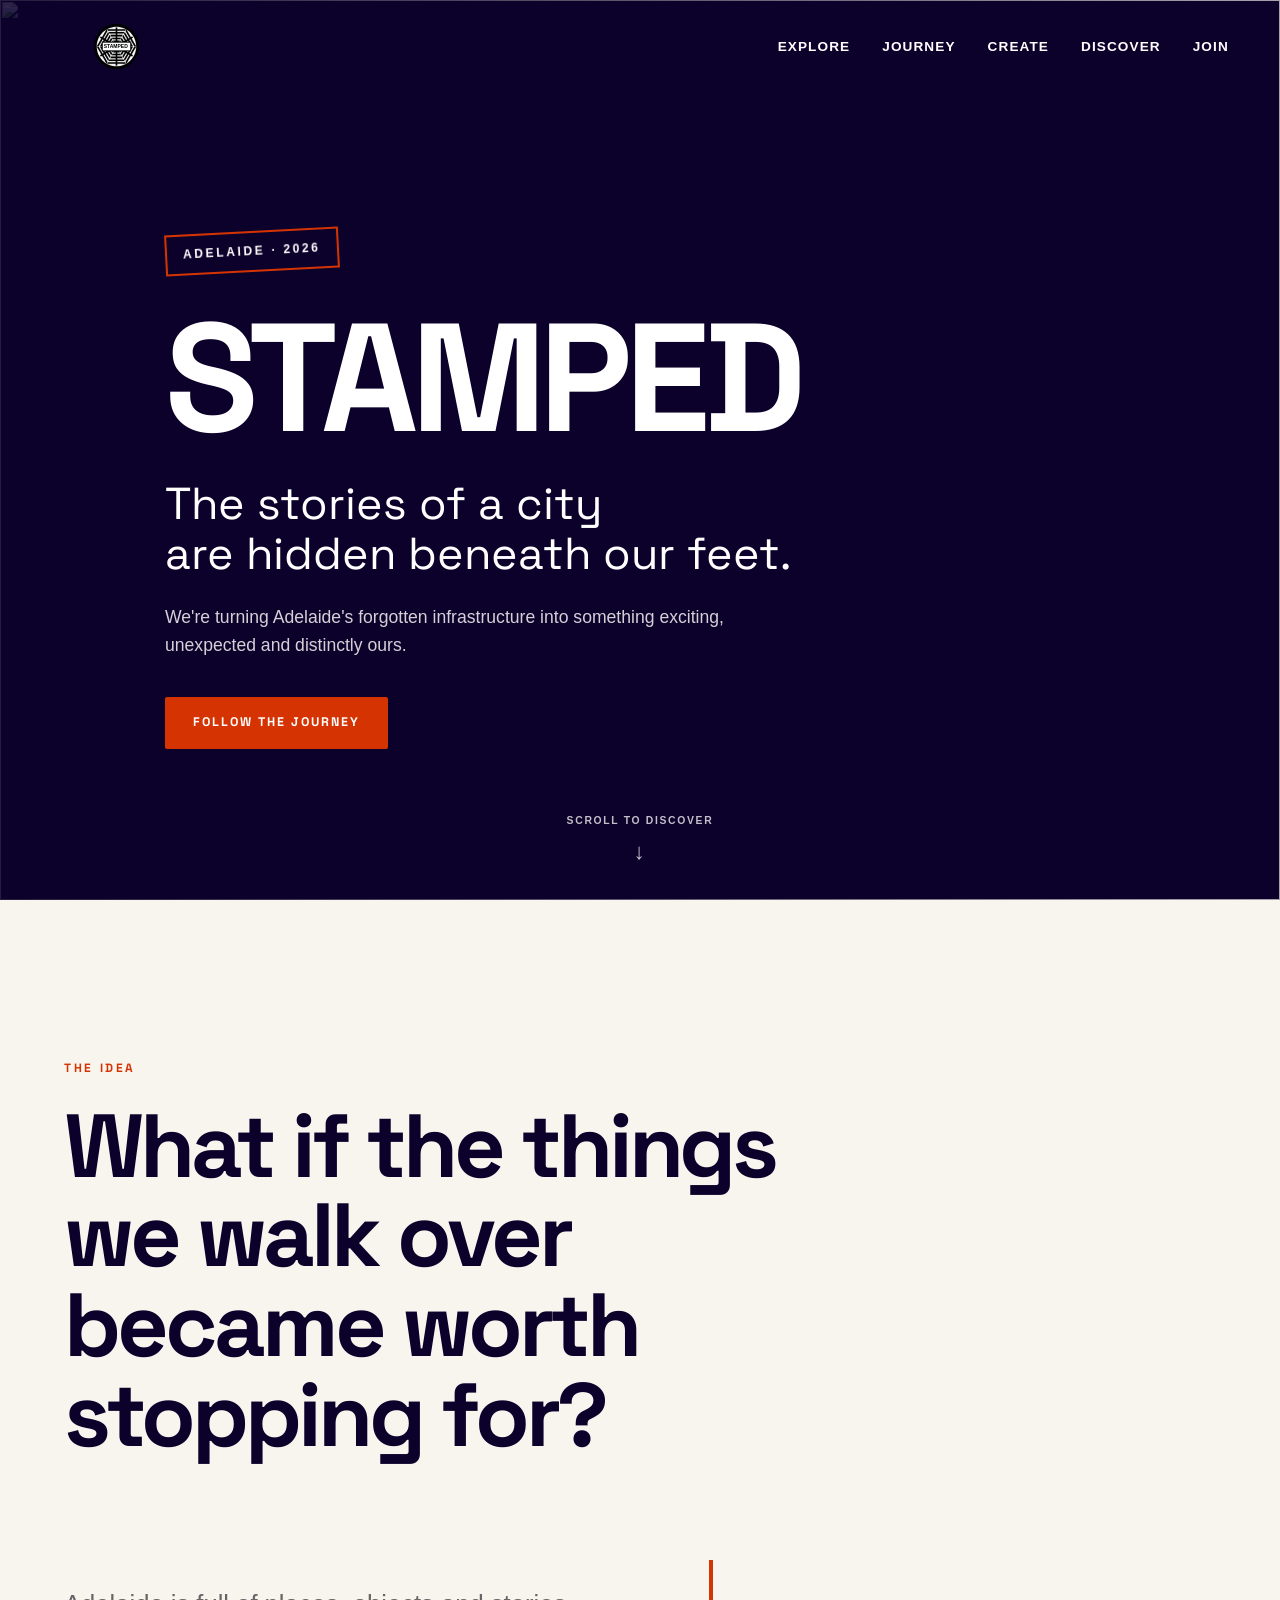
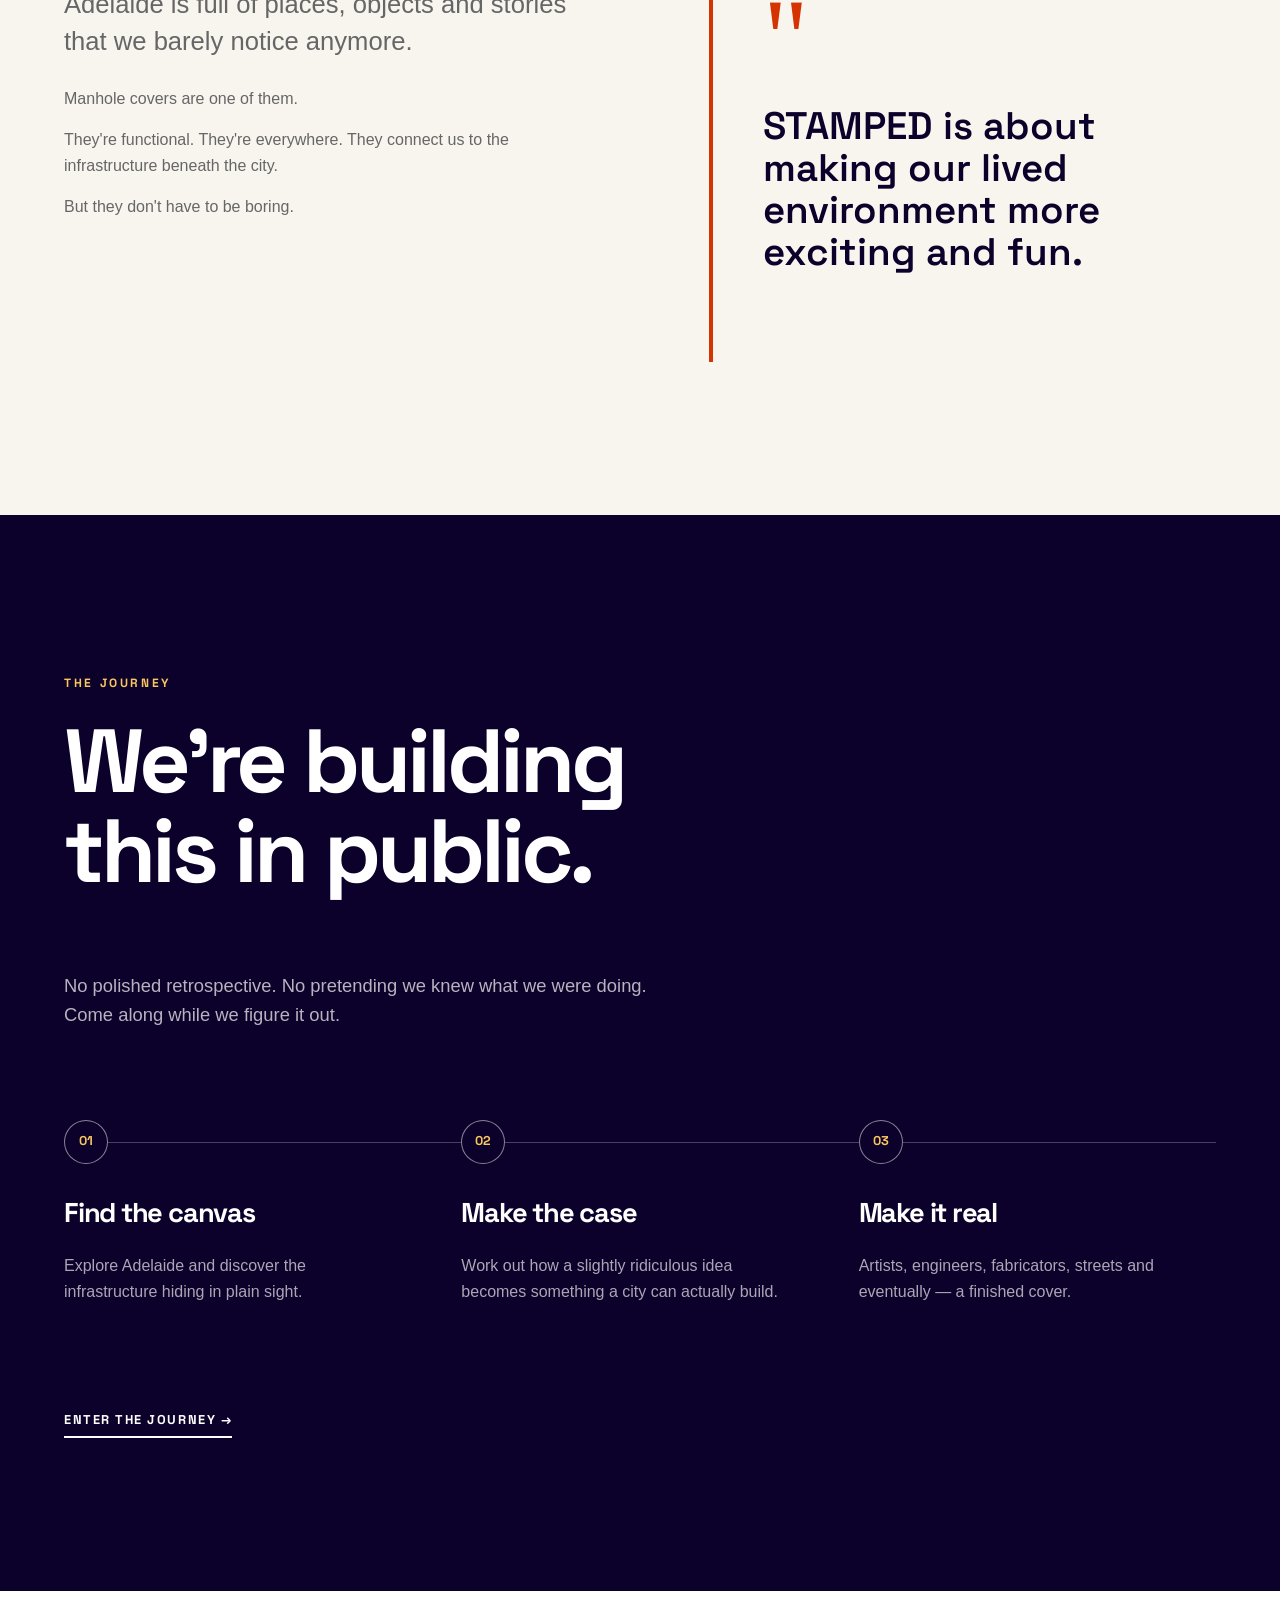
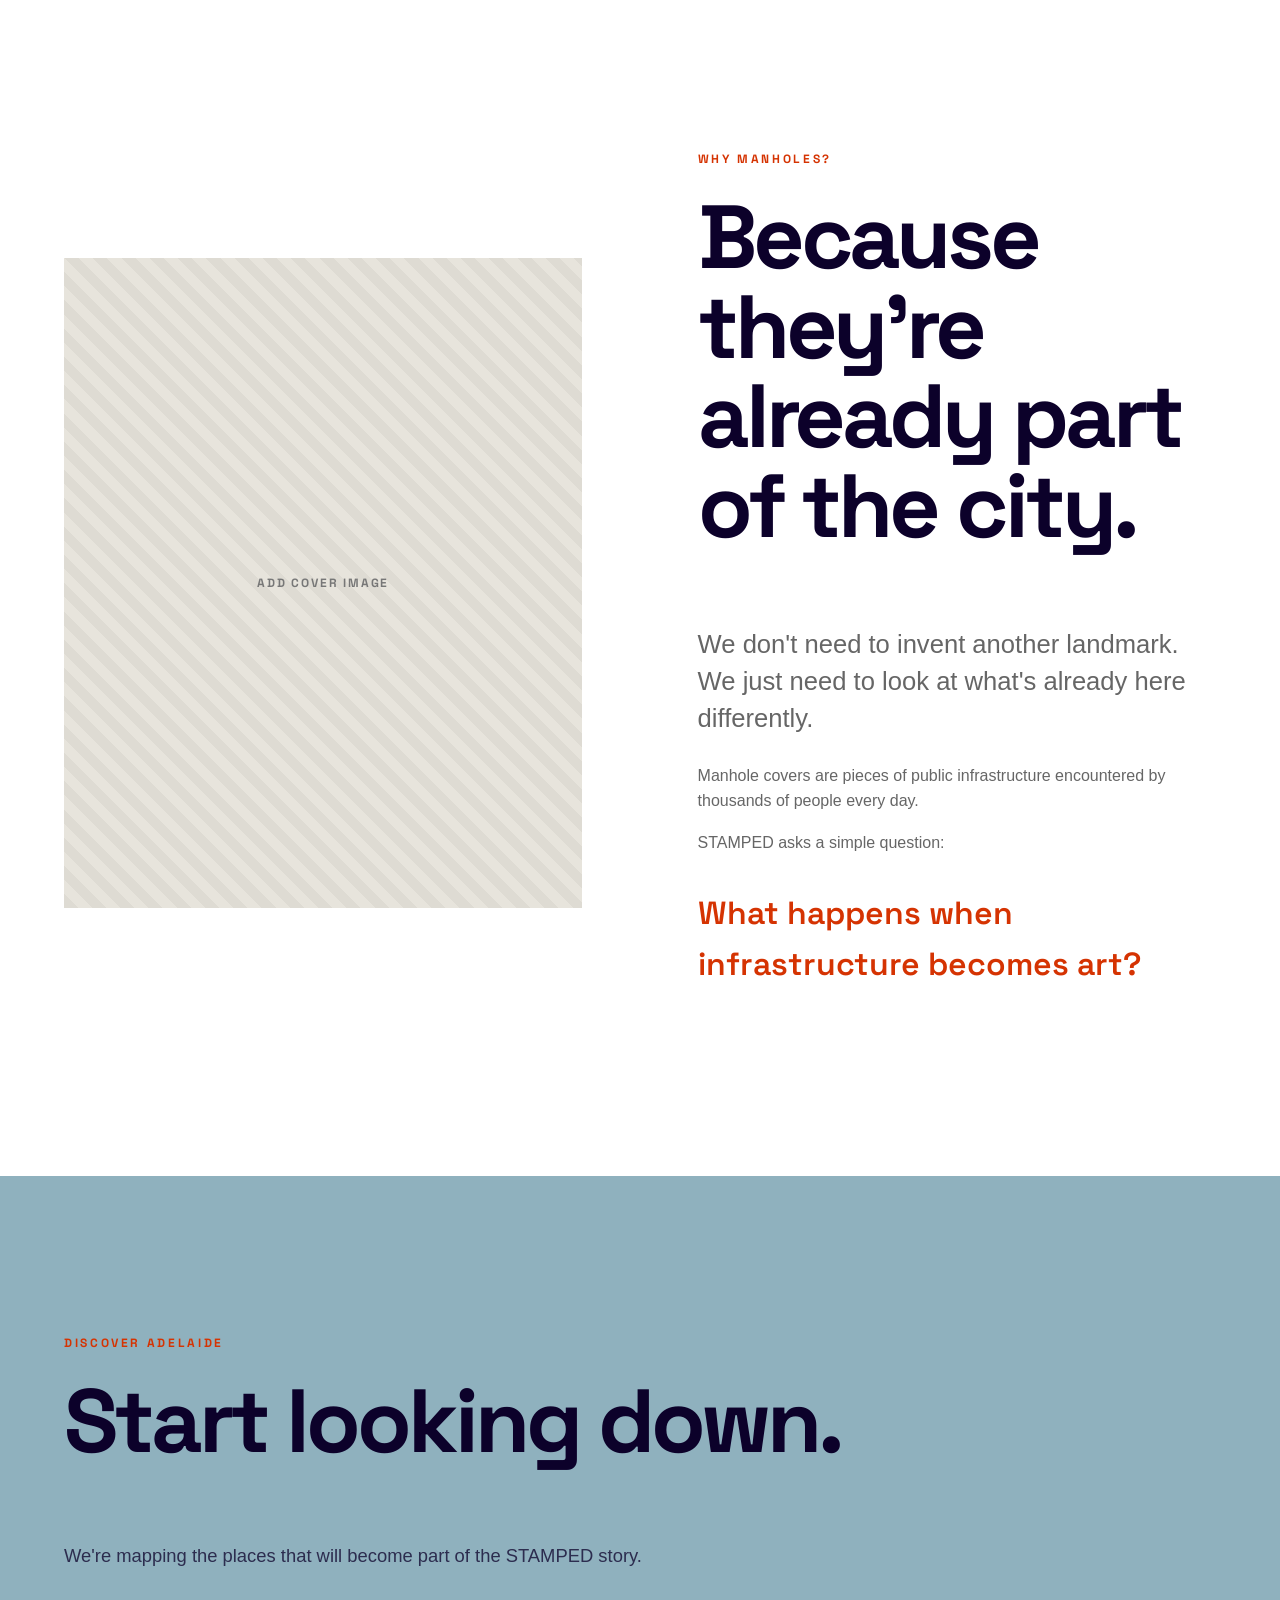
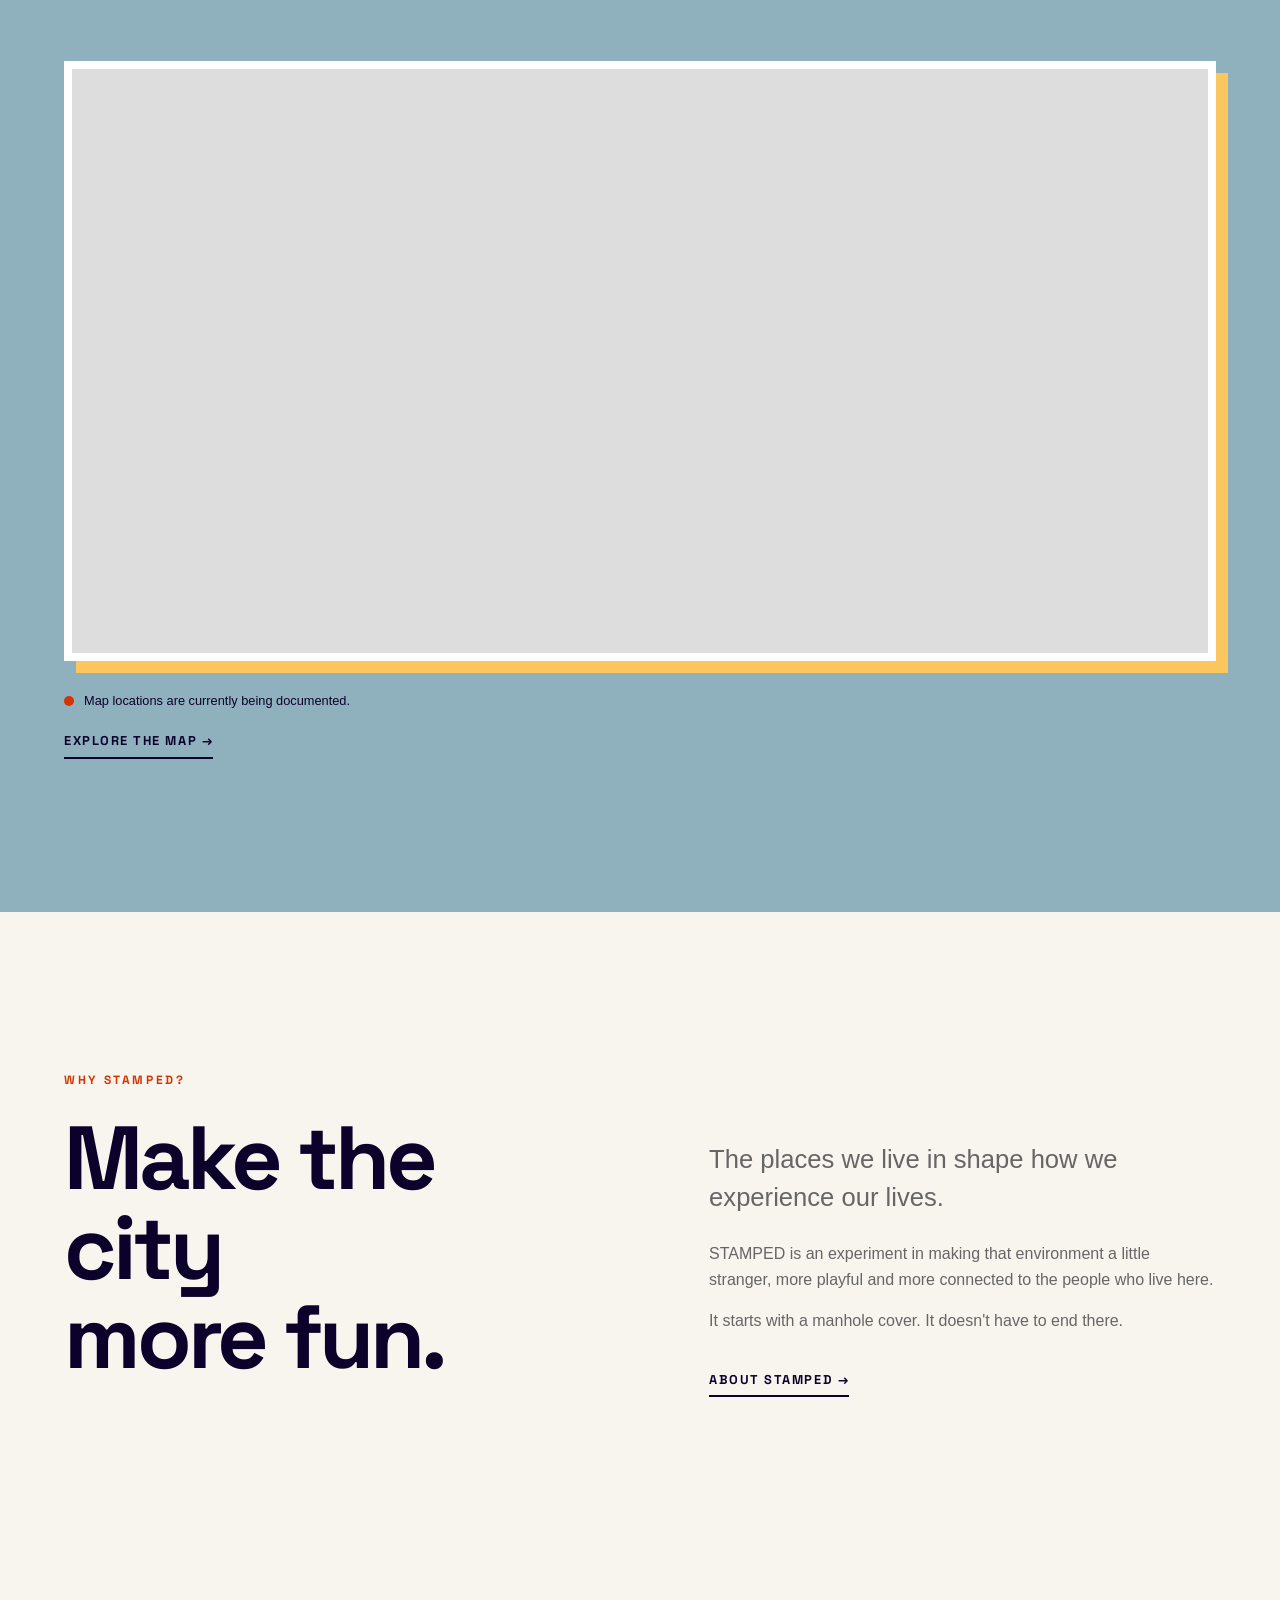
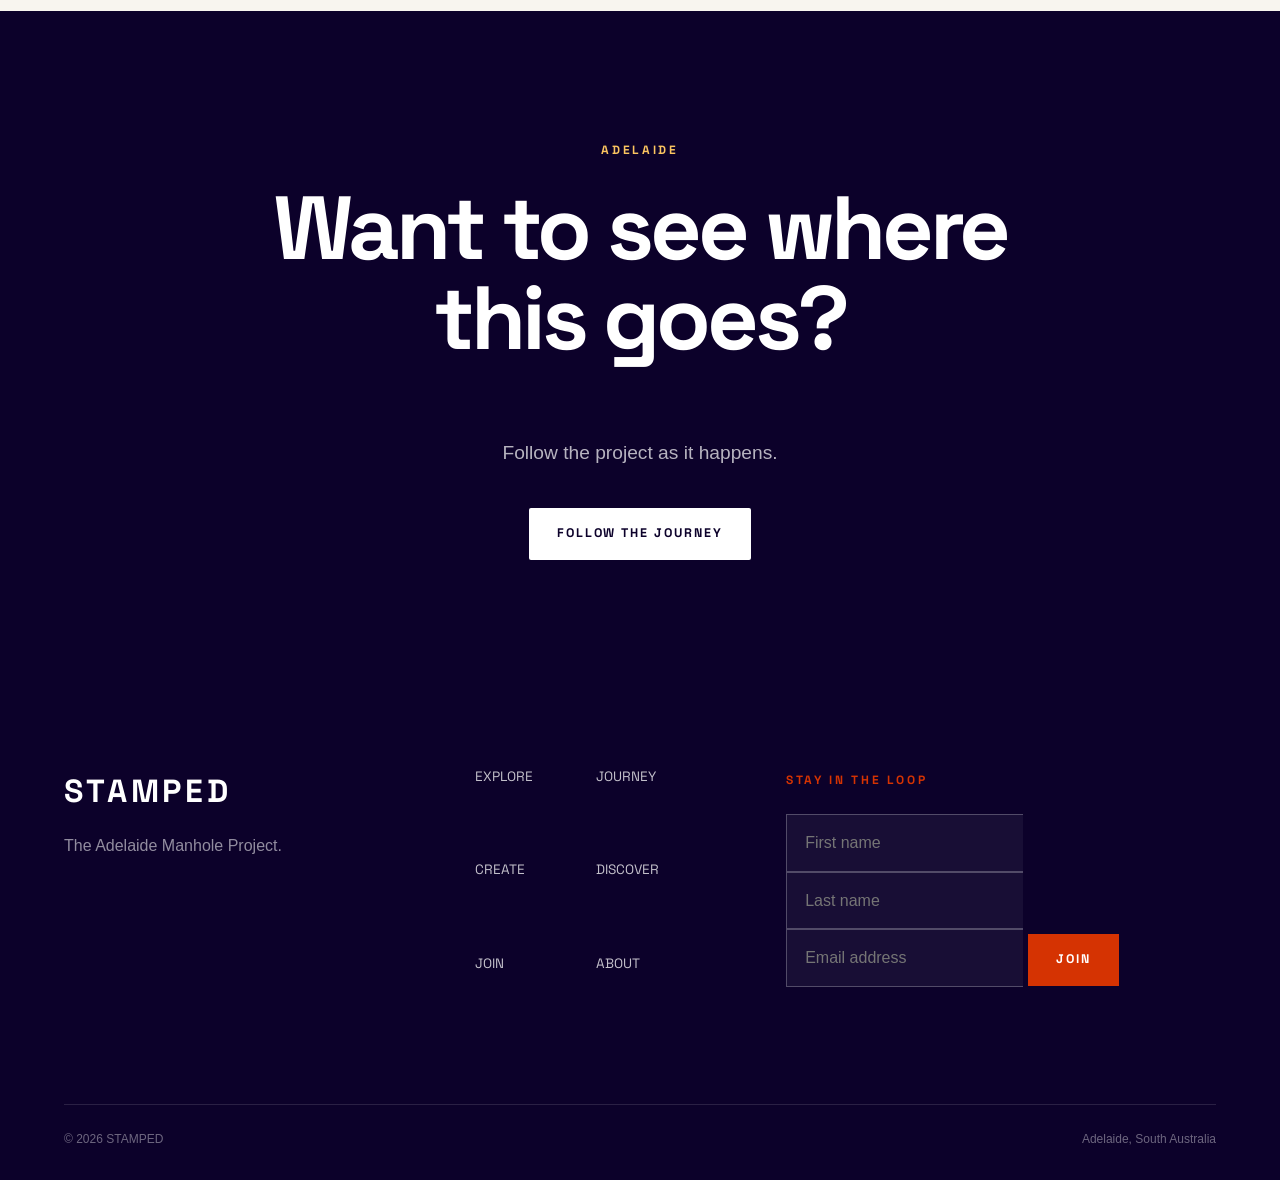
==== index.html @ 81778729 "bugz" ====
<!DOCTYPE html>
<html lang="en">
<head>
    <meta charset="UTF-8">
    <meta name="viewport" content="width=device-width, initial-scale=1.0">

    <title>STAMPED — The Adelaide Manhole Project</title>

    <meta
        name="description"
        content="STAMPED is a public art project transforming Adelaide's forgotten infrastructure into something exciting, unexpected and distinctly ours."
    >

    <link rel="preconnect" href="https://fonts.googleapis.com">
    <link rel="preconnect" href="https://fonts.gstatic.com" crossorigin>

    <link
        href="https://fonts.googleapis.com/css2?family=Space+Grotesk:wght@400;500;600;700&display=swap"
        rel="stylesheet"
    >

    <link rel="stylesheet" href="css/style.css">
</head>


<body>

<!-- =====================================================
     NAVIGATION
     ===================================================== -->

<header class="site-header">

    <a href="index.html" class="site-logo" aria-label="STAMPED home">
        <img
            src="images/branding/logo.svg"
            alt="STAMPED"
            onerror="this.style.display='none'; this.nextElementSibling.style.display='block';"
        >
        <span class="logo-fallback">STAMPED</span>
    </a>


    <nav class="main-nav" aria-label="Main navigation">

        <a href="pages/project.html">Explore</a>
        <a href="pages/journey.html">Journey</a>
        <a href="pages/artists.html">Create</a>
        <a href="pages/map.html">Discover</a>
        <a href="pages/support.html">Join</a>

    </nav>


    <button
        class="nav-toggle"
        aria-label="Open navigation"
        aria-expanded="false"
    >
        <span></span>
        <span></span>
    </button>

</header>



<main>


<!-- =====================================================
     HERO
     ===================================================== -->

<section class="hero">

    <!--
        When hero.mp4 exists, it becomes the cinematic
        background.

        The image remains underneath as the poster/fallback.
    -->

    <video
        class="hero-video"
        autoplay
        muted
        loop
        playsinline
        poster="images/hero/20260720_095838.jpg"
    >
        <source src="videos/hero/hero.mp4" type="video/mp4">
    </video>


    <img
        class="hero-image"
        src="images/hero/20260720_095838.jpg"
        alt=""
    >


    <div class="hero-overlay"></div>


    <div class="hero-content container">

        <div class="hero-stamp">
            ADELAIDE · 2026
        </div>


        <h1>
            STAMPED
        </h1>


        <p class="hero-line">
            The stories of a city<br>
            are hidden beneath our feet.
        </p>


        <p class="hero-description">
            We're turning Adelaide's forgotten infrastructure
            into something exciting, unexpected and distinctly ours.
        </p>


        <a
            href="#the-idea"
            class="btn btn-primary"
        >
            Follow the Journey
        </a>

    </div>


    <a
        href="#the-idea"
        class="scroll-cue"
        aria-label="Scroll to discover more"
    >
        <span>Scroll to discover</span>
        <span class="scroll-arrow">↓</span>
    </a>

</section>



<!-- =====================================================
     SECTION 1 — THE IDEA
     ===================================================== -->

<section
    id="the-idea"
    class="section idea-section"
>

    <div class="container">

        <div class="section-intro reveal">

            <span class="eyebrow">
                THE IDEA
            </span>

            <h2>
                What if the things<br>
                we walk over<br>
                became worth stopping for?
            </h2>

        </div>


        <div class="idea-grid">

            <div class="idea-copy reveal">

                <p class="lead">
                    Adelaide is full of places, objects and stories
                    that we barely notice anymore.
                </p>

                <p>
                    Manhole covers are one of them.
                </p>

                <p>
                    They're functional. They're everywhere.
                    They connect us to the infrastructure beneath
                    the city.
                </p>

                <p>
                    But they don't have to be boring.
                </p>

            </div>


            <div class="idea-statement reveal">

                <span class="statement-mark">"</span>

                <p>
                    STAMPED is about making our lived environment
                    more exciting and fun.
                </p>

            </div>

        </div>

    </div>

</section>



<!-- =====================================================
     SECTION 2 — THE JOURNEY
     ===================================================== -->

<section class="section journey-preview section-dark">

    <div class="container">

        <div class="section-heading reveal">

            <span class="eyebrow eyebrow-light">
                THE JOURNEY
            </span>

            <h2>
                We're building<br>
                this in public.
            </h2>

            <p>
                No polished retrospective.
                No pretending we knew what we were doing.
                Come along while we figure it out.
            </p>

        </div>


        <div class="journey-line">

            <div class="journey-item reveal">

                <span class="journey-number">01</span>

                <h3>
                    Find the canvas
                </h3>

                <p>
                    Explore Adelaide and discover the
                    infrastructure hiding in plain sight.
                </p>

            </div>


            <div class="journey-item reveal">

                <span class="journey-number">02</span>

                <h3>
                    Make the case
                </h3>

                <p>
                    Work out how a slightly ridiculous idea
                    becomes something a city can actually build.
                </p>

            </div>


            <div class="journey-item reveal">

                <span class="journey-number">03</span>

                <h3>
                    Make it real
                </h3>

                <p>
                    Artists, engineers, fabricators, streets
                    and eventually — a finished cover.
                </p>

            </div>

        </div>


        <a
            href="pages/journey.html"
            class="text-link"
        >
            Enter the journey →
        </a>

    </div>

</section>



<!-- =====================================================
     SECTION 3 — WHY MANHOLES?
     ===================================================== -->

<section class="section why-section">

    <div class="container">

        <div class="why-grid">

            <div class="why-image reveal">

                <div class="image-placeholder">
                    <span>
                        ADD COVER IMAGE
                    </span>
                </div>

            </div>


            <div class="why-copy reveal">

                <span class="eyebrow">
                    WHY MANHOLES?
                </span>

                <h2>
                    Because they're already part of the city.
                </h2>

                <p class="lead">
                    We don't need to invent another landmark.
                    We just need to look at what's already here
                    differently.
                </p>

                <p>
                    Manhole covers are pieces of public infrastructure
                    encountered by thousands of people every day.
                </p>

                <p>
                    STAMPED asks a simple question:
                </p>

                <p class="question">
                    What happens when infrastructure
                    becomes art?
                </p>

            </div>

        </div>

    </div>

</section>



<!-- =====================================================
     SECTION 4 — ADELAIDE MAP
     ===================================================== -->

<section class="section map-section">

    <div class="container">

        <div class="section-heading reveal">

            <span class="eyebrow">
                DISCOVER ADELAIDE
            </span>

            <h2>
                Start looking down.
            </h2>

            <p>
                We're mapping the places that will become part
                of the STAMPED story.
            </p>

        </div>


        <div
            id="stamped-map"
            class="stamped-map reveal"
        ></div>


        <div class="map-note">

            <span class="map-dot"></span>

            <span>
                Map locations are currently being documented.
            </span>

        </div>


        <a
            href="pages/map.html"
            class="text-link"
        >
            Explore the map →
        </a>

    </div>

</section>



<!-- =====================================================
     SECTION 5 — ABOUT
     ===================================================== -->

<section class="section about-preview section-paper">

    <div class="container">

        <div class="about-grid">

            <div class="about-heading reveal">

                <span class="eyebrow">
                    WHY STAMPED?
                </span>

                <h2>
                    Make the city<br>
                    more fun.
                </h2>

            </div>


            <div class="about-copy reveal">

                <p class="lead">
                    The places we live in shape how we experience
                    our lives.
                </p>

                <p>
                    STAMPED is an experiment in making that environment
                    a little stranger, more playful and more connected
                    to the people who live here.
                </p>

                <p>
                    It starts with a manhole cover.
                    It doesn't have to end there.
                </p>

                <a
                    href="pages/about.html"
                    class="text-link"
                >
                    About STAMPED →
                </a>

            </div>

        </div>

    </div>

</section>



<!-- =====================================================
     FINAL CTA
     ===================================================== -->

<section class="final-cta section-dark">

    <div class="container">

        <div class="final-cta-content reveal">

            <span class="eyebrow eyebrow-light">
                ADELAIDE
            </span>

            <h2>
                Want to see where<br>
                this goes?
            </h2>

            <p>
                Follow the project as it happens.
            </p>

            <a
                href="pages/support.html"
                class="btn btn-light"
            >
                Follow the Journey
            </a>

        </div>

    </div>

</section>

</main>



<!-- =====================================================
     FOOTER
     ===================================================== -->

<footer class="site-footer">

    <div class="container footer-grid">

        <div>

            <div class="footer-logo">
                STAMPED
            </div>

            <p>
                The Adelaide Manhole Project.
            </p>

        </div>


        <div class="footer-links">

            <a href="pages/project.html">Explore</a>
            <a href="pages/journey.html">Journey</a>
            <a href="pages/artists.html">Create</a>
            <a href="pages/map.html">Discover</a>
            <a href="pages/support.html">Join</a>
            <a href="pages/about.html">About</a>

        </div>


        <div class="footer-signup">

            <span class="eyebrow">
                STAY IN THE LOOP
            </span>

                <form
                    id="newsletter-form"
                    class="newsletter-form"
                    action="https://docs.google.com/forms/d/e/1FAIpQLSeolFJO3v1ZVUdg0h4k0N3tH2guKlpBXLo8qSgYmDSqImi86g/formResponse"
                    method="POST"
                    target="google-form-submit"
                >

                    <input
                        type="text"
                        name="entry.1353931657"
                        id="newsletter-first-name"
                        placeholder="First name"
                        autocomplete="given-name"
                        required
                    >

                    <input
                        type="text"
                        name="entry.224314355"
                        id="newsletter-last-name"
                        placeholder="Last name"
                        autocomplete="family-name"
                        required
                    >

                    <input
                        type="email"
                        name="entry.172986692"
                        id="newsletter-email"
                        placeholder="Email address"
                        autocomplete="email"
                        required
                    >

                    <button
                        type="submit"
                        class="btn btn-primary"
                    >
                        Join
                    </button>

                </form>

                <iframe
                    name="google-form-submit"
                    id="google-form-submit"
                    class="hidden-form-frame"
                    title="Newsletter submission"
                ></iframe>

                <p
                    id="newsletter-message"
                    class="form-message"
                    aria-live="polite"
                ></p>

        </div>

    </div>


    <div class="container footer-bottom">

        <span>
            © 2026 STAMPED
        </span>

        <span>
            Adelaide, South Australia
        </span>

    </div>

</footer>


<script
    src="https://unpkg.com/leaflet@1.9.4/dist/leaflet.js"
></script>

<link
    rel="stylesheet"
    href="https://unpkg.com/leaflet@1.9.4/dist/leaflet.css"
/>

<script src="js/script.js"></script>

</body>
</html>
---- css/style.css ----
/* =====================================================
   STAMPED
   The Adelaide Manhole Project
   ===================================================== */


/* =====================================================
   VARIABLES
   ===================================================== */

:root {

    --stamp-red: #D53302;
    --paper-gold: #FBC560;
    --heritage-green: #A0C8AD;
    --adelaide-sky: #8FB1BE;
    --ink-black: #0C012A;

    --paper: #F8F5EF;
    --white: #FFFFFF;
    --grey: #666666;
    --light-grey: #E5E1D9;

    --font-display:
        "Space Grotesk",
        Arial,
        sans-serif;

    --font-body:
        "Inter",
        Arial,
        sans-serif;

    --max-width: 1240px;

}


/* =====================================================
   RESET
   ===================================================== */

* {
    box-sizing: border-box;
}


html {
    scroll-behavior: smooth;
}


body {
    margin: 0;
    background: var(--white);
    color: var(--ink-black);
    font-family: var(--font-body);
    line-height: 1.6;
}


img,
video {
    max-width: 100%;
}


a {
    color: inherit;
    text-decoration: none;
}


button,
input {
    font: inherit;
}


/* =====================================================
   TYPOGRAPHY
   ===================================================== */

h1,
h2,
h3,
h4 {
    margin-top: 0;
    font-family: var(--font-display);
    letter-spacing: -0.045em;
    line-height: 1;
}


h1 {
    font-size: clamp(4.5rem, 12vw, 11rem);
    margin-bottom: 1.5rem;
}


h2 {
    font-size: clamp(3rem, 7vw, 6.5rem);
}


h3 {
    font-size: 1.7rem;
}


p {
    color: var(--grey);
}


.lead {
    font-size: clamp(1.25rem, 2vw, 1.65rem);
    line-height: 1.45;
}


.eyebrow {
    display: inline-block;
    margin-bottom: 1.5rem;
    color: var(--stamp-red);
    font-family: var(--font-display);
    font-size: .75rem;
    font-weight: 700;
    letter-spacing: .22em;
    text-transform: uppercase;
}


.eyebrow-light {
    color: var(--paper-gold);
}


/* =====================================================
   LAYOUT
   ===================================================== */

.container {
    width: min(90%, var(--max-width));
    margin: 0 auto;
}


.section {
    padding: clamp(90px, 12vw, 170px) 0;
}


.section-dark {
    background: var(--ink-black);
    color: var(--white);
}


.section-paper {
    background: var(--paper);
}


/* =====================================================
   HEADER
   ===================================================== */

.site-header {
    position: fixed;
    top: 0;
    left: 0;
    z-index: 1000;

    width: 100%;

    display: flex;
    align-items: center;
    justify-content: space-between;

    padding: 24px 4%;

    color: white;

    transition:
        background .3s ease,
        color .3s ease,
        padding .3s ease;
}


.site-header.scrolled {
    background: rgba(255,255,255,.96);
    color: var(--ink-black);
    padding-top: 16px;
    padding-bottom: 16px;
    box-shadow: 0 1px 0 rgba(0,0,0,.08);
}


.site-logo {
    display: flex;
    align-items: center;
}


.site-logo img {
    width: 130px;
    max-height: 45px;
    object-fit: contain;
}


.logo-fallback {
    display: none;
    font-family: var(--font-display);
    font-size: 1.6rem;
    font-weight: 700;
    letter-spacing: .12em;
}


.main-nav {
    display: flex;
    gap: 32px;
}


.main-nav a {
    position: relative;
    font-size: .85rem;
    font-weight: 600;
    letter-spacing: .08em;
    text-transform: uppercase;
}


.main-nav a::after {
    content: "";
    position: absolute;
    left: 0;
    bottom: -6px;

    width: 0;
    height: 2px;

    background: var(--stamp-red);

    transition: width .2s ease;
}


.main-nav a:hover::after {
    width: 100%;
}


.nav-toggle {
    display: none;
}


/* =====================================================
   HERO
   ===================================================== */

.hero {
    position: relative;

    min-height: 100svh;

    display: flex;
    align-items: center;

    overflow: hidden;

    background: var(--ink-black);
}


.hero-image,
.hero-video {
    position: absolute;
    inset: 0;

    width: 100%;
    height: 100%;

    object-fit: cover;
}


.hero-image {
    z-index: 0;
    animation: heroZoom 20s ease-in-out infinite alternate;
}


.hero-video {
    z-index: 1;
    opacity: 0;
    transition: opacity 1s ease;
}


.hero-video.loaded {
    opacity: 1;
}


.hero-overlay {
    position: absolute;
    inset: 0;
    z-index: 2;

    background:
        linear-gradient(
            90deg,
            rgba(12,1,42,.86) 0%,
            rgba(12,1,42,.58) 45%,
            rgba(12,1,42,.15) 100%
        );
}


.hero-content {
    position: relative;
    z-index: 3;

    padding-top: 80px;

    max-width: 950px;

    color: white;
}


.hero-stamp {
    display: inline-block;

    margin-bottom: 30px;
    padding: 9px 16px;

    border: 2px solid var(--stamp-red);

    color: white;

    font-size: .75rem;
    font-weight: 700;
    letter-spacing: .22em;

    transform: rotate(-3deg);

    opacity: 0;

    animation:
        stampReveal .8s .25s ease forwards;
}


.hero h1 {
    color: white;

    opacity: 0;

    animation:
        heroTextReveal 1s .45s ease forwards;
}


.hero-line {
    margin: 0 0 25px;

    color: white;

    font-family: var(--font-display);
    font-size: clamp(1.7rem, 3.5vw, 3.2rem);
    line-height: 1.1;

    opacity: 0;

    animation:
        heroTextReveal 1s .65s ease forwards;
}


.hero-description {
    max-width: 620px;

    margin-bottom: 38px;

    color: rgba(255,255,255,.82);

    font-size: 1.1rem;

    opacity: 0;

    animation:
        heroTextReveal 1s .8s ease forwards;
}


.hero .btn {
    opacity: 0;
    animation:
        heroTextReveal 1s .95s ease forwards;
}


.scroll-cue {
    position: absolute;
    z-index: 4;

    left: 50%;
    bottom: 30px;

    display: flex;
    flex-direction: column;
    align-items: center;
    gap: 5px;

    color: rgba(255,255,255,.75);

    font-size: .65rem;
    font-weight: 600;
    letter-spacing: .16em;
    text-transform: uppercase;

    transform: translateX(-50%);
}


.scroll-arrow {
    font-size: 1.4rem;

    animation:
        scrollBounce 1.8s infinite;
}


@keyframes heroZoom {

    from {
        transform: scale(1);
    }

    to {
        transform: scale(1.08);
    }

}


@keyframes stampReveal {

    from {
        opacity: 0;
        transform: rotate(-10deg) scale(1.25);
    }

    to {
        opacity: 1;
        transform: rotate(-3deg) scale(1);
    }

}


@keyframes heroTextReveal {

    from {
        opacity: 0;
        transform: translateY(25px);
    }

    to {
        opacity: 1;
        transform: translateY(0);
    }

}


@keyframes scrollBounce {

    0%,
    100% {
        transform: translateY(0);
    }

    50% {
        transform: translateY(7px);
    }

}


/* =====================================================
   BUTTONS
   ===================================================== */

.btn {
    display: inline-flex;
    align-items: center;
    justify-content: center;

    min-height: 52px;

    padding: 0 28px;

    border: 0;
    border-radius: 2px;

    font-family: var(--font-display);
    font-size: .78rem;
    font-weight: 700;
    letter-spacing: .16em;
    text-transform: uppercase;

    cursor: pointer;

    transition:
        transform .2s ease,
        background .2s ease,
        color .2s ease;
}


.btn-primary {
    background: var(--stamp-red);
    color: white;
}


.btn-primary:hover {
    background: #A82700;
    transform: translateY(-3px);
}


.btn-light {
    background: white;
    color: var(--ink-black);
}


.btn-light:hover {
    background: var(--paper-gold);
    transform: translateY(-3px);
}


/* =====================================================
   IDEA SECTION
   ===================================================== */

.idea-section {
    background: var(--paper);
}


.section-intro {
    max-width: 1000px;
}


.section-intro h2 {
    max-width: 950px;
}


.idea-grid {
    display: grid;
    grid-template-columns: 1fr 1fr;

    gap: 12%;

    margin-top: 100px;
}


.idea-copy p {
    max-width: 560px;
}


.idea-statement {
    display: flex;
    flex-direction: column;
    justify-content: center;

    padding: 50px;

    border-left: 4px solid var(--stamp-red);
}


.statement-mark {
    color: var(--stamp-red);

    font-family: Georgia, serif;
    font-size: 7rem;

    line-height: .5;
}


.idea-statement p {
    color: var(--ink-black);

    font-family: var(--font-display);
    font-size: clamp(1.8rem, 3vw, 3rem);
    font-weight: 600;
    line-height: 1.1;
}


/* =====================================================
   JOURNEY
   ===================================================== */

.journey-preview {
    overflow: hidden;
}


.section-heading {
    max-width: 850px;
    margin-bottom: 90px;
}


.section-heading h2 {
    color: white;
}


.section-heading p {
    max-width: 600px;
    color: rgba(255,255,255,.7);
    font-size: 1.15rem;
}


.journey-line {
    position: relative;

    display: grid;
    grid-template-columns: repeat(3, 1fr);

    gap: 40px;

    margin-bottom: 70px;
}


.journey-line::before {
    content: "";

    position: absolute;
    top: 22px;
    left: 0;
    right: 0;

    height: 1px;

    background: rgba(255,255,255,.25);
}


.journey-item {
    position: relative;
}


.journey-number {
    display: flex;
    align-items: center;
    justify-content: center;

    width: 44px;
    height: 44px;

    margin-bottom: 35px;

    border: 1px solid rgba(255,255,255,.5);

    border-radius: 50%;

    background: var(--ink-black);

    color: var(--paper-gold);

    font-family: var(--font-display);
    font-size: .8rem;
    font-weight: 700;
}


.journey-item h3 {
    color: white;
}


.journey-item p {
    max-width: 320px;
    color: rgba(255,255,255,.65);
}


.text-link {
    display: inline-block;

    margin-top: 20px;

    border-bottom: 2px solid currentColor;

    padding-bottom: 5px;

    font-family: var(--font-display);
    font-size: .8rem;
    font-weight: 700;
    letter-spacing: .12em;
    text-transform: uppercase;

    transition:
        color .2s ease,
        transform .2s ease;
}


.text-link:hover {
    color: var(--stamp-red);
    transform: translateX(5px);
}


.section-dark .text-link {
    color: white;
}


/* =====================================================
   WHY SECTION
   ===================================================== */

.why-grid {
    display: grid;

    grid-template-columns:
        minmax(300px, 1fr)
        minmax(300px, 1fr);

    gap: 10%;

    align-items: center;
}


.why-image {
    min-height: 650px;
}


.image-placeholder {
    width: 100%;
    height: 100%;
    min-height: 650px;

    display: flex;
    align-items: center;
    justify-content: center;

    background:
        repeating-linear-gradient(
            45deg,
            #dedbd3,
            #dedbd3 10px,
            #e7e4dc 10px,
            #e7e4dc 20px
        );

    color: #777;

    font-family: var(--font-display);
    font-size: .75rem;
    font-weight: 700;
    letter-spacing: .15em;
}


.why-copy h2 {
    max-width: 650px;
}


.question {
    color: var(--stamp-red);

    font-family: var(--font-display);
    font-size: 2rem;
    font-weight: 600;
}


/* =====================================================
   MAP
   ===================================================== */

.map-section {
    background: var(--adelaide-sky);
}


.map-section .section-heading h2 {
    color: var(--ink-black);
}


.map-section .section-heading p {
    color: var(--ink-black);
    opacity: .75;
}


.stamped-map {
    width: 100%;
    height: 600px;

    border: 8px solid white;

    box-shadow:
        12px 12px 0 var(--paper-gold);

    background: #ddd;
}


.map-note {
    display: flex;
    align-items: center;
    gap: 10px;

    margin-top: 30px;

    font-size: .8rem;
}


.map-dot {
    width: 10px;
    height: 10px;

    border-radius: 50%;

    background: var(--stamp-red);
}


.leaflet-container {
    font-family: var(--font-body);
}


.leaflet-popup-content-wrapper {
    border-radius: 2px;
}


.leaflet-popup-content {
    font-family: var(--font-display);
}


/* =====================================================
   ABOUT
   ===================================================== */

.about-grid {
    display: grid;

    grid-template-columns:
        1fr
        1fr;

    gap: 12%;
}


.about-heading h2 {
    max-width: 600px;
}


.about-copy {
    padding-top: 50px;
}


.about-copy p {
    max-width: 580px;
}


/* =====================================================
   FINAL CTA
   ===================================================== */

.final-cta {
    min-height: 75vh;

    display: flex;
    align-items: center;

    text-align: center;
}


.final-cta-content {
    width: 100%;
}


.final-cta h2 {
    color: white;
}


.final-cta p {
    color: rgba(255,255,255,.7);
    font-size: 1.2rem;

    margin: 30px auto 40px;
}


/* =====================================================
   FOOTER
   ===================================================== */

.site-footer {
    padding: 80px 0 30px;

    background: var(--ink-black);

    color: white;
}


.footer-grid {
    display: grid;

    grid-template-columns:
        1fr
        .7fr
        1.3fr;

    gap: 80px;
}


.footer-logo {
    font-family: var(--font-display);
    font-size: 2rem;
    font-weight: 700;
    letter-spacing: .12em;
}


.site-footer p {
    color: rgba(255,255,255,.55);
}


.footer-links {
    display: grid;
    grid-template-columns: 1fr 1fr;
    gap: 12px;
}


.footer-links a {
    color: rgba(255,255,255,.75);

    font-family: var(--font-display);
    font-size: .85rem;
    text-transform: uppercase;
}


.footer-links a:hover {
    color: var(--paper-gold);
}


.footer-signup {
    max-width: 450px;
}


..newsletter-form {
    display: grid;

    grid-template-columns:
        1fr 1fr;

    gap: 8px;

    margin-top: 20px;
}


.newsletter-form input[type="email"] {
    grid-column: 1 / -1;
}


.newsletter-form button {
    grid-column: 1 / -1;
}


.newsletter-form input {
    flex: 1;

    min-width: 0;

    padding: 15px 18px;

    border: 1px solid rgba(255,255,255,.25);
    border-right: 0;

    border-radius: 0;

    background: rgba(255,255,255,.05);

    color: white;

    outline: none;
}


.newsletter-form input:focus {
    border-color: var(--paper-gold);
}


.newsletter-form button {
    border-radius: 0;
}


.form-message {
    min-height: 25px;
    margin-top: 10px;
    font-size: .8rem;
}


.footer-bottom {
    display: flex;
    justify-content: space-between;

    margin-top: 70px;
    padding-top: 25px;

    border-top: 1px solid rgba(255,255,255,.12);

    color: rgba(255,255,255,.4);

    font-size: .75rem;
}


/* =====================================================
   SCROLL REVEALS
   ===================================================== */

.reveal {
    opacity: 0;
    transform: translateY(35px);

    transition:
        opacity .8s ease,
        transform .8s ease;
}


.reveal.visible {
    opacity: 1;
    transform: translateY(0);
}


/* =====================================================
   MOBILE
   ===================================================== */

@media (max-width: 850px) {

    .main-nav {
        position: fixed;
        inset: 0;

        display: flex;
        flex-direction: column;
        justify-content: center;

        padding: 10%;

        background: var(--ink-black);

        transform: translateX(100%);

        transition:
            transform .35s ease;
    }


    .main-nav.open {
        transform: translateX(0);
    }


    .main-nav a {
        color: white;
        font-size: 2rem;
    }


    .nav-toggle {
        position: relative;
        z-index: 1001;

        display: flex;
        flex-direction: column;
        gap: 7px;

        width: 42px;

        border: 0;

        background: transparent;

        cursor: pointer;
    }


    .nav-toggle span {
        display: block;

        width: 100%;
        height: 2px;

        background: currentColor;

        transition:
            transform .3s ease;
    }


    .nav-toggle.open span:first-child {
        transform:
            translateY(4.5px)
            rotate(45deg);
    }


    .nav-toggle.open span:last-child {
        transform:
            translateY(-4.5px)
            rotate(-45deg);
    }


    .idea-grid,
    .why-grid,
    .about-grid {
        grid-template-columns: 1fr;
        gap: 60px;
    }


    .journey-line {
        grid-template-columns: 1fr;
        gap: 55px;
    }


    .journey-line::before {
        display: none;
    }


    .journey-number {
        margin-bottom: 20px;
    }


    .why-image,
    .image-placeholder {
        min-height: 450px;
    }


    .footer-grid {
        grid-template-columns: 1fr;
        gap: 50px;
    }


    .footer-bottom {
        flex-direction: column;
        gap: 10px;
    }

}


@media (max-width: 600px) {

    .site-header {
        padding: 18px 5%;
    }


    .hero-content {
        padding-top: 50px;
    }


    .hero-description {
        font-size: 1rem;
    }


    .hero-stamp {
        margin-bottom: 20px;
    }


    .section {
        padding: 90px 0;
    }


    .idea-statement {
        padding: 30px;
    }


    .stamped-map {
        height: 450px;
    }


    .newsletter-form {
        grid-template-columns: 1fr;
    }


    .newsletter-form input[type="email"],
    .newsletter-form button {
        grid-column: auto;
    }

}
.hidden-form-frame {
    position: absolute;
    width: 1px;
    height: 1px;
    border: 0;
    opacity: 0;
    pointer-events: none;
}

/* =====================================================
   ACCESSIBILITY
   ===================================================== */

@media (prefers-reduced-motion: reduce) {

    html {
        scroll-behavior: auto;
    }


    *,
    *::before,
    *::after {
        animation-duration: .01ms !important;
        animation-iteration-count: 1 !important;
        transition-duration: .01ms !important;
    }

}
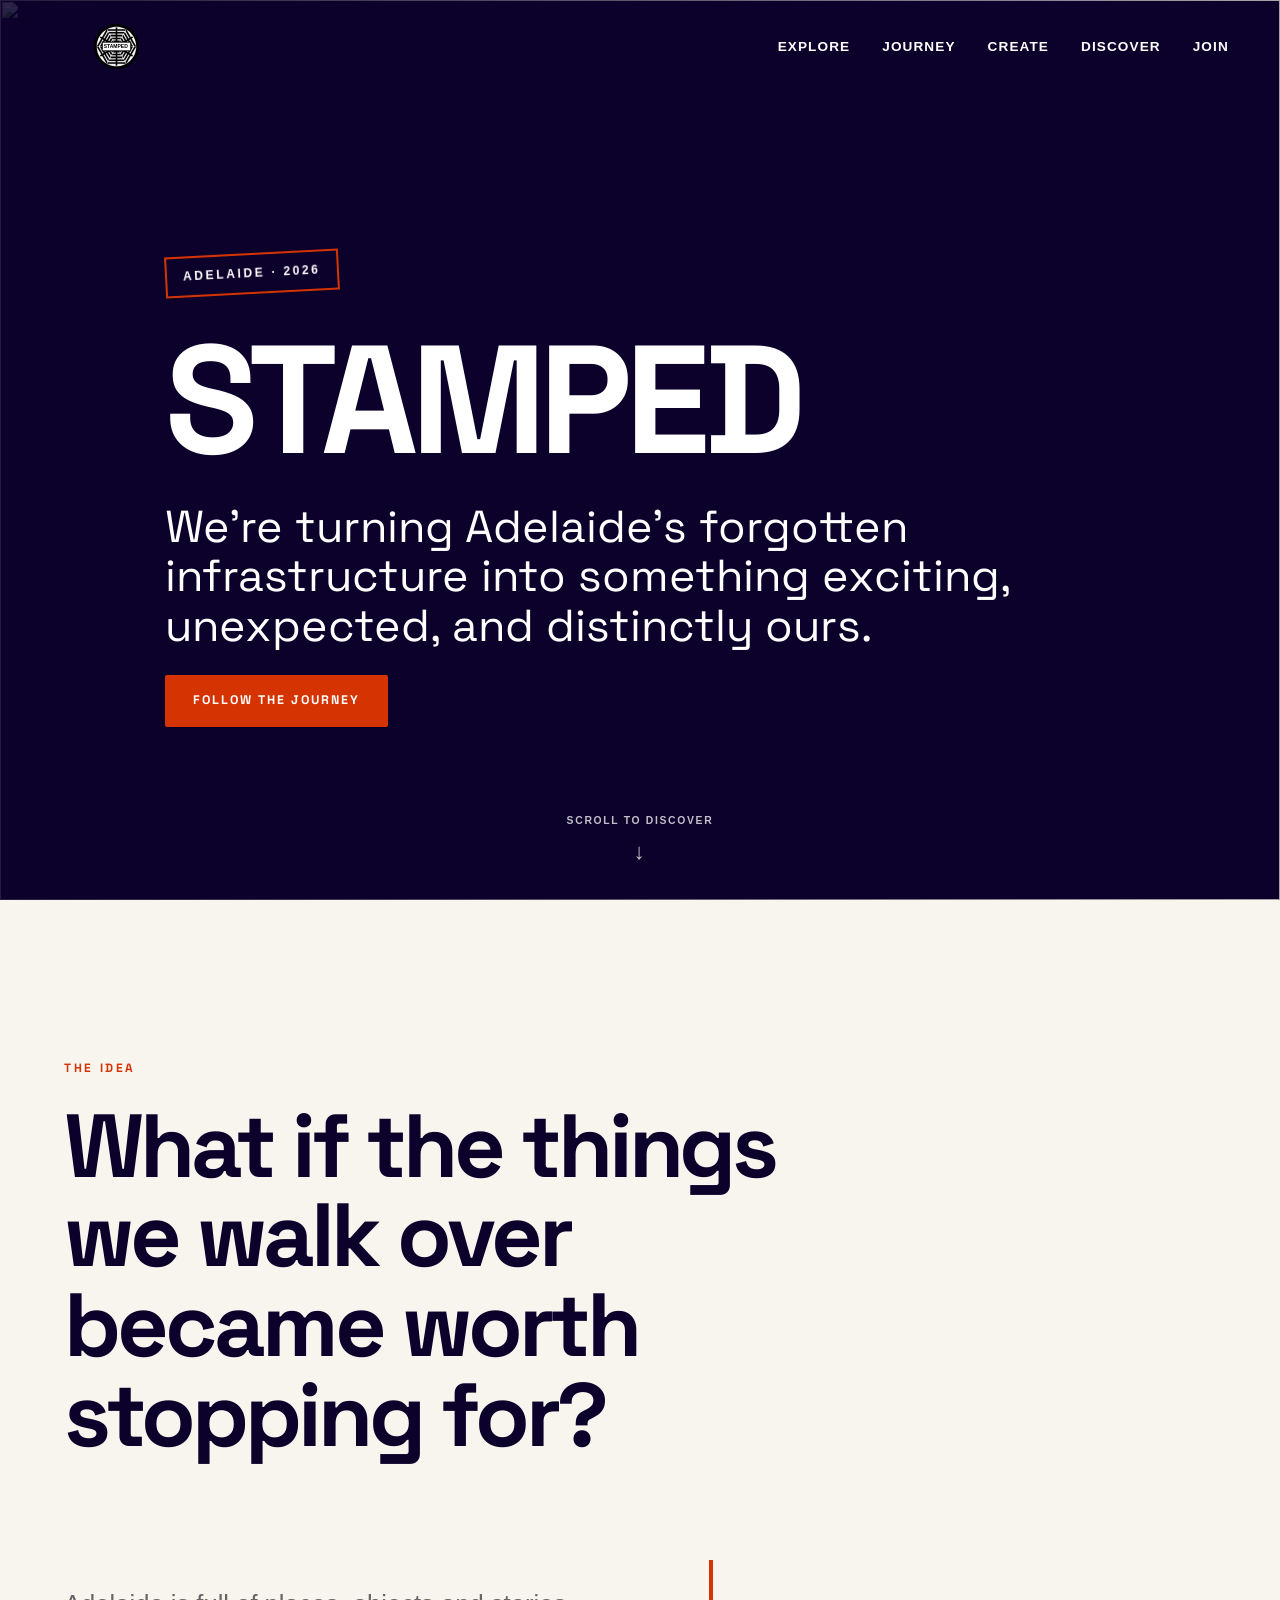
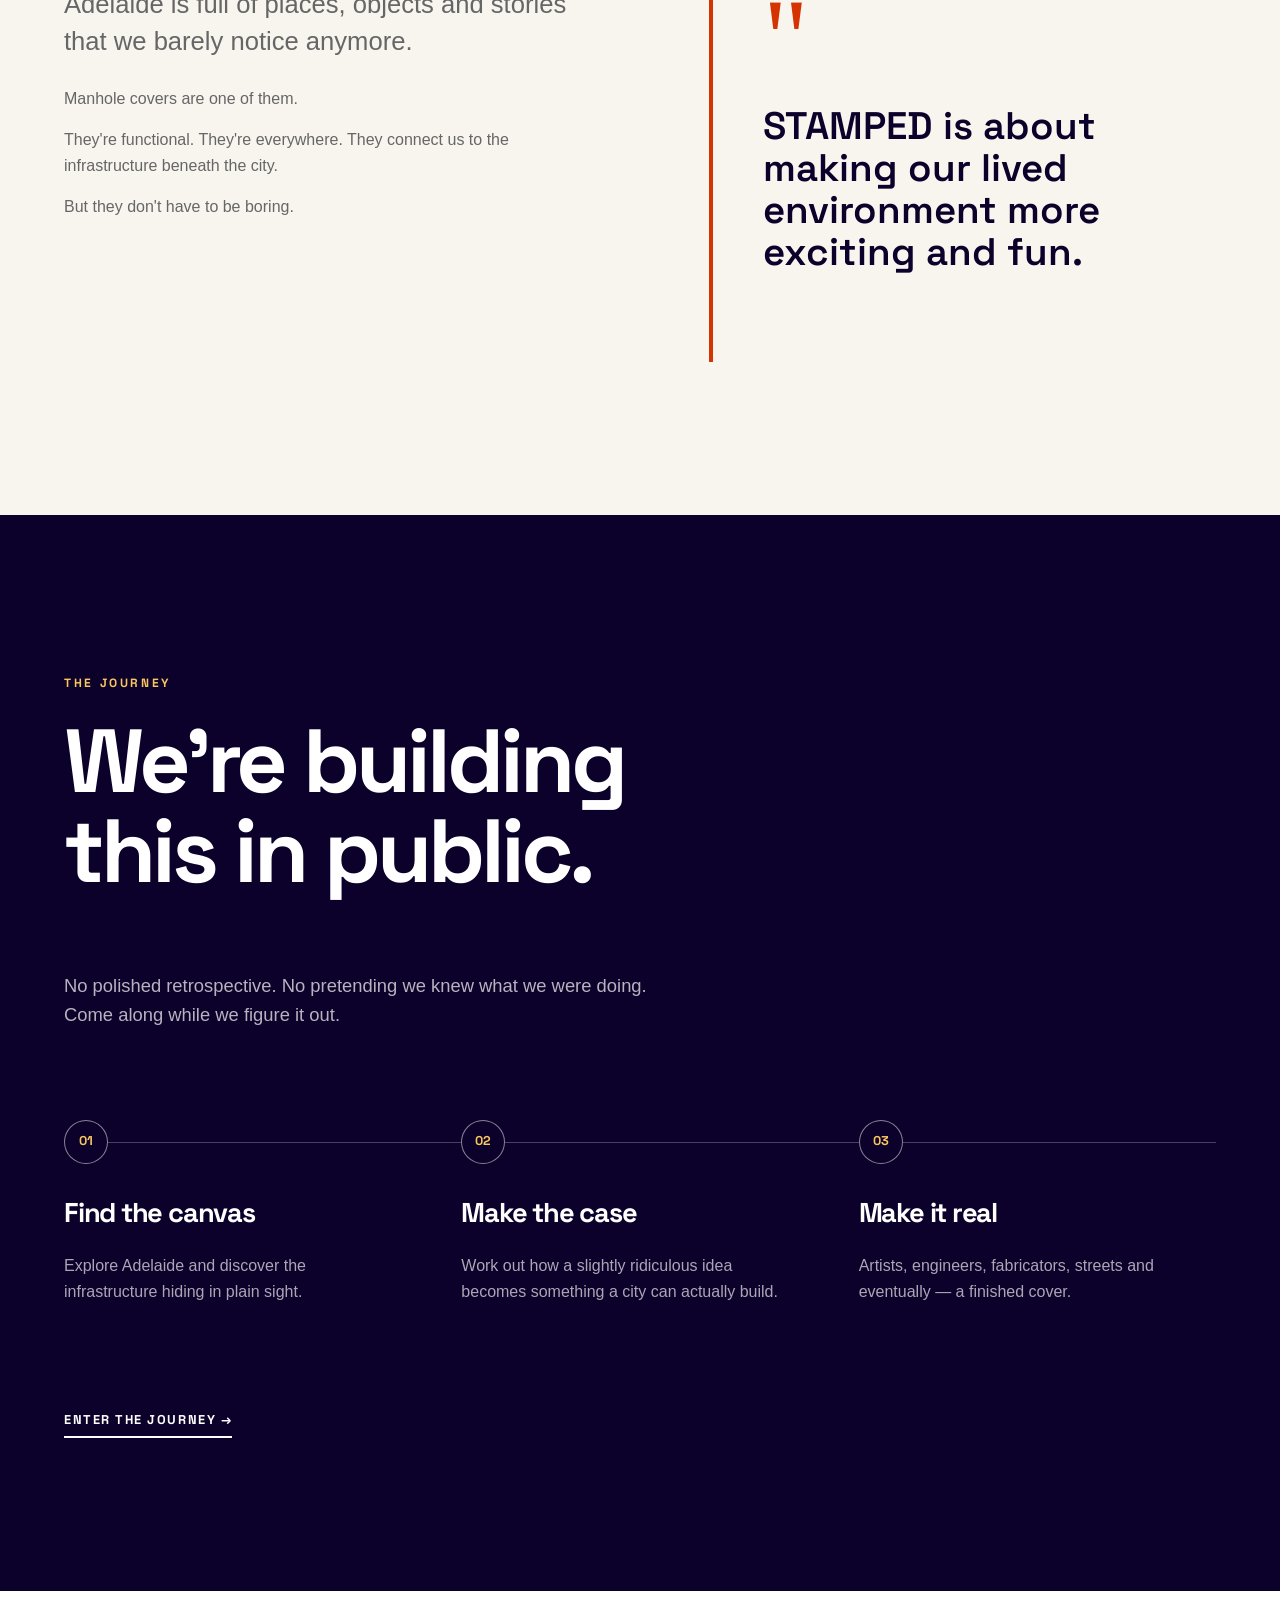
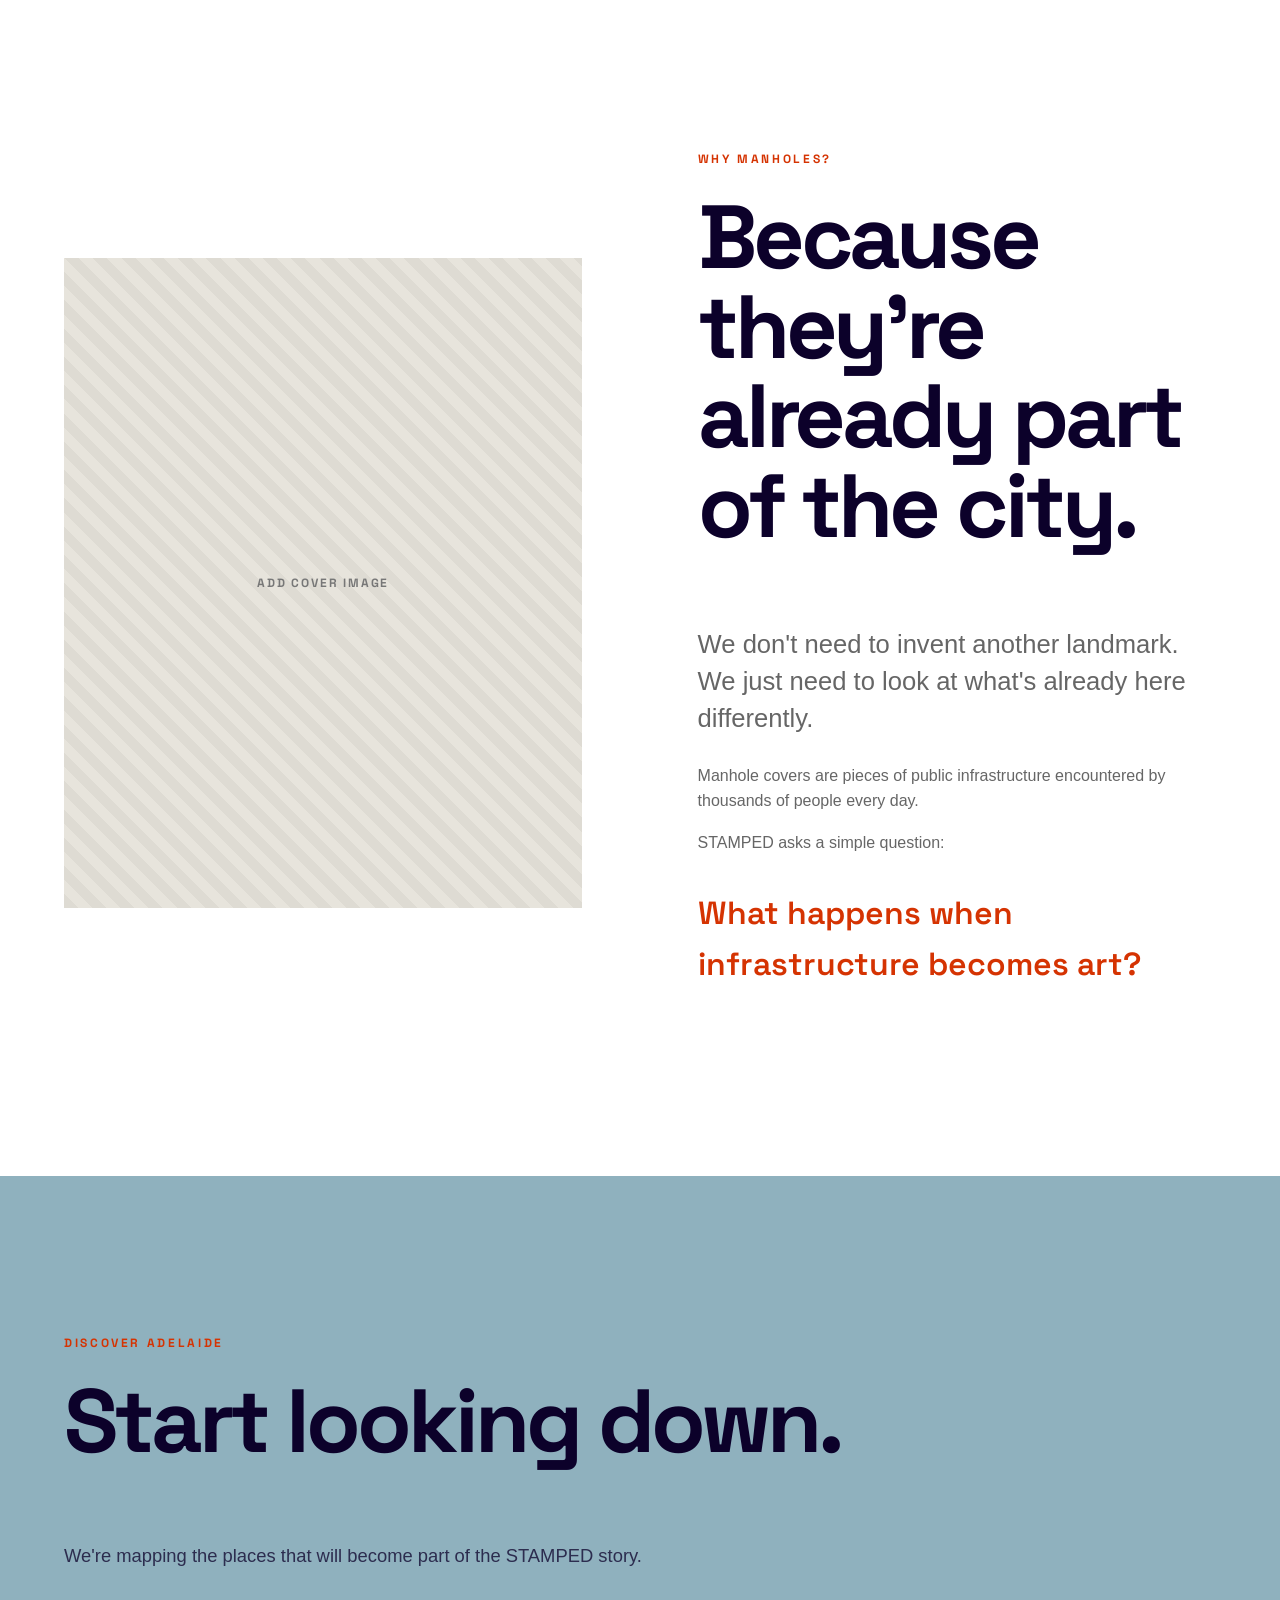
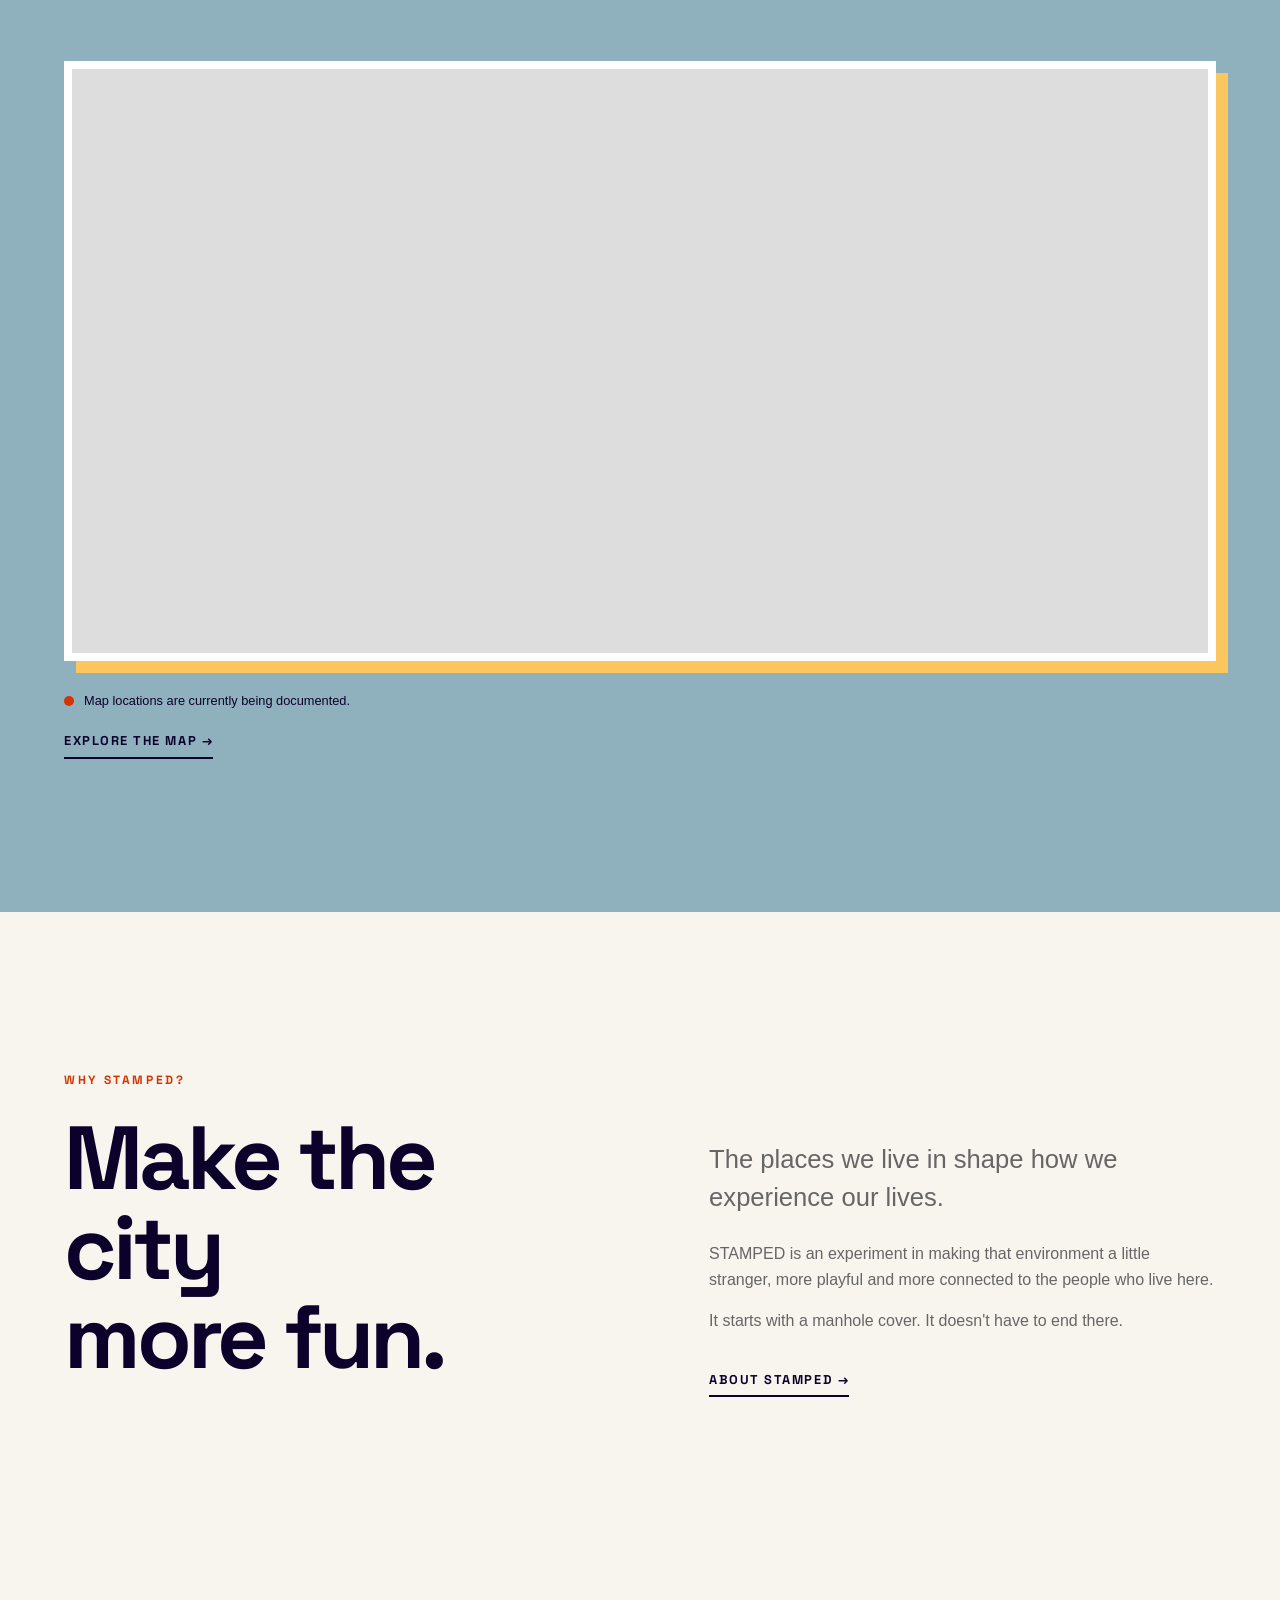
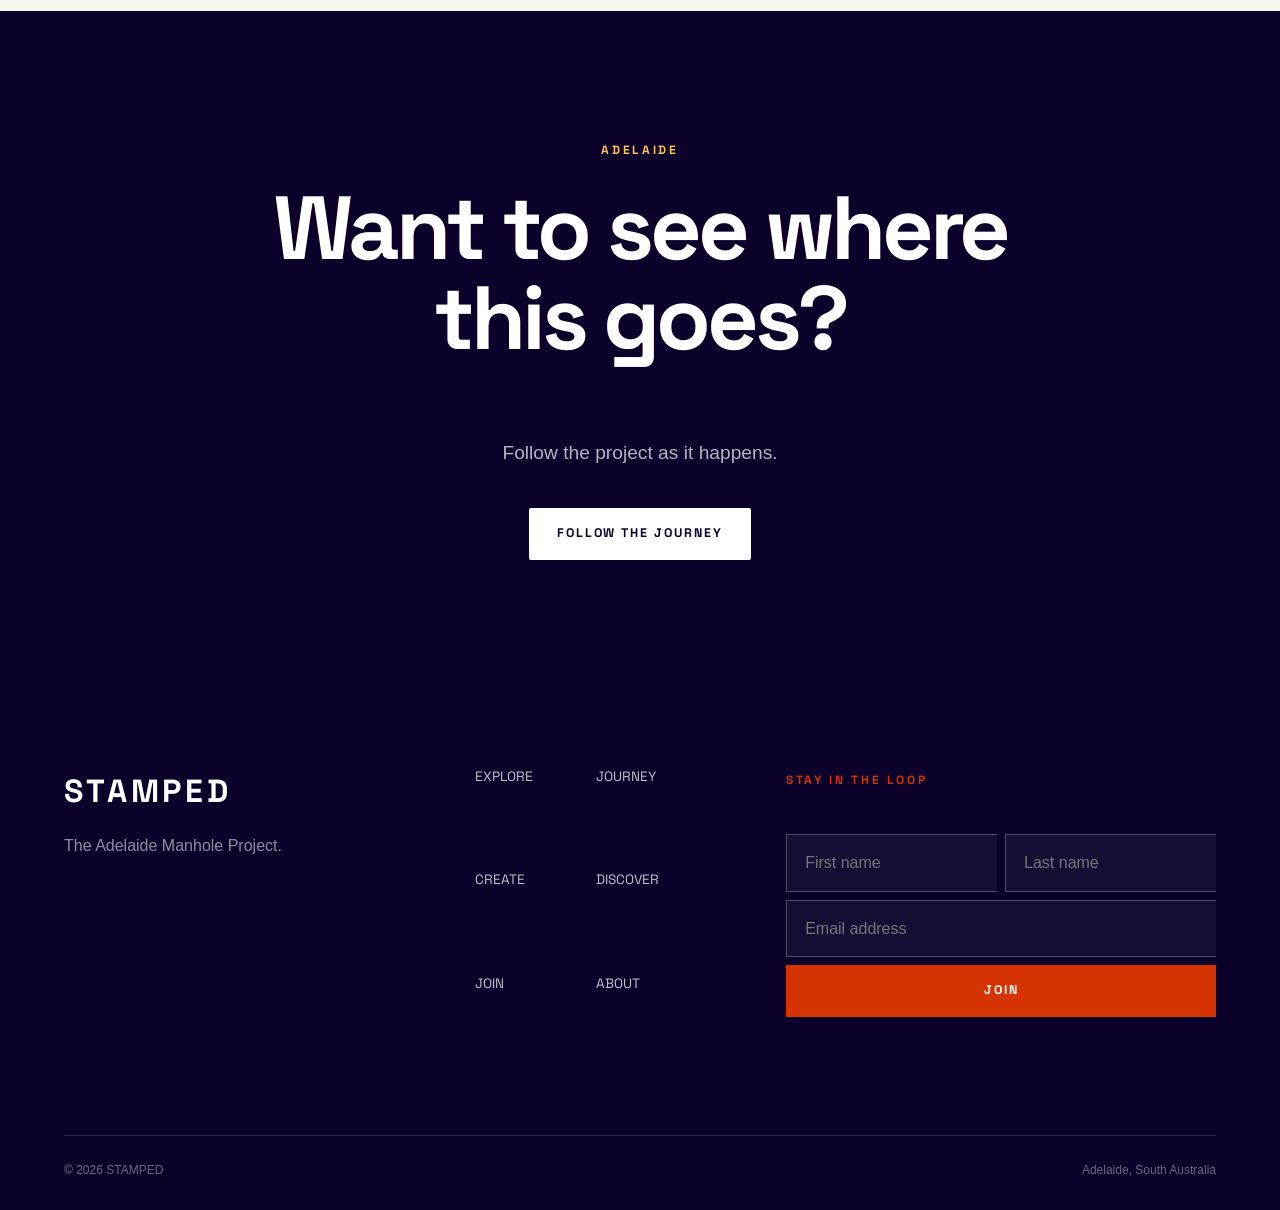
==== commit e5498ea0: "" ====
--- a/index.html
+++ b/index.html
@@ -115,15 +115,10 @@
         </h1>
 
 
+
         <p class="hero-line">
-            The stories of a city<br>
-            are hidden beneath our feet.
-        </p>
-
-
-        <p class="hero-description">
             We're turning Adelaide's forgotten infrastructure
-            into something exciting, unexpected and distinctly ours.
+            into something exciting, unexpected, and distinctly ours.
         </p>
 
 
--- a/css/style.css
+++ b/css/style.css
@@ -998,7 +998,7 @@
 }
 
 
-..newsletter-form {
+.newsletter-form {
     display: grid;
 
     grid-template-columns:
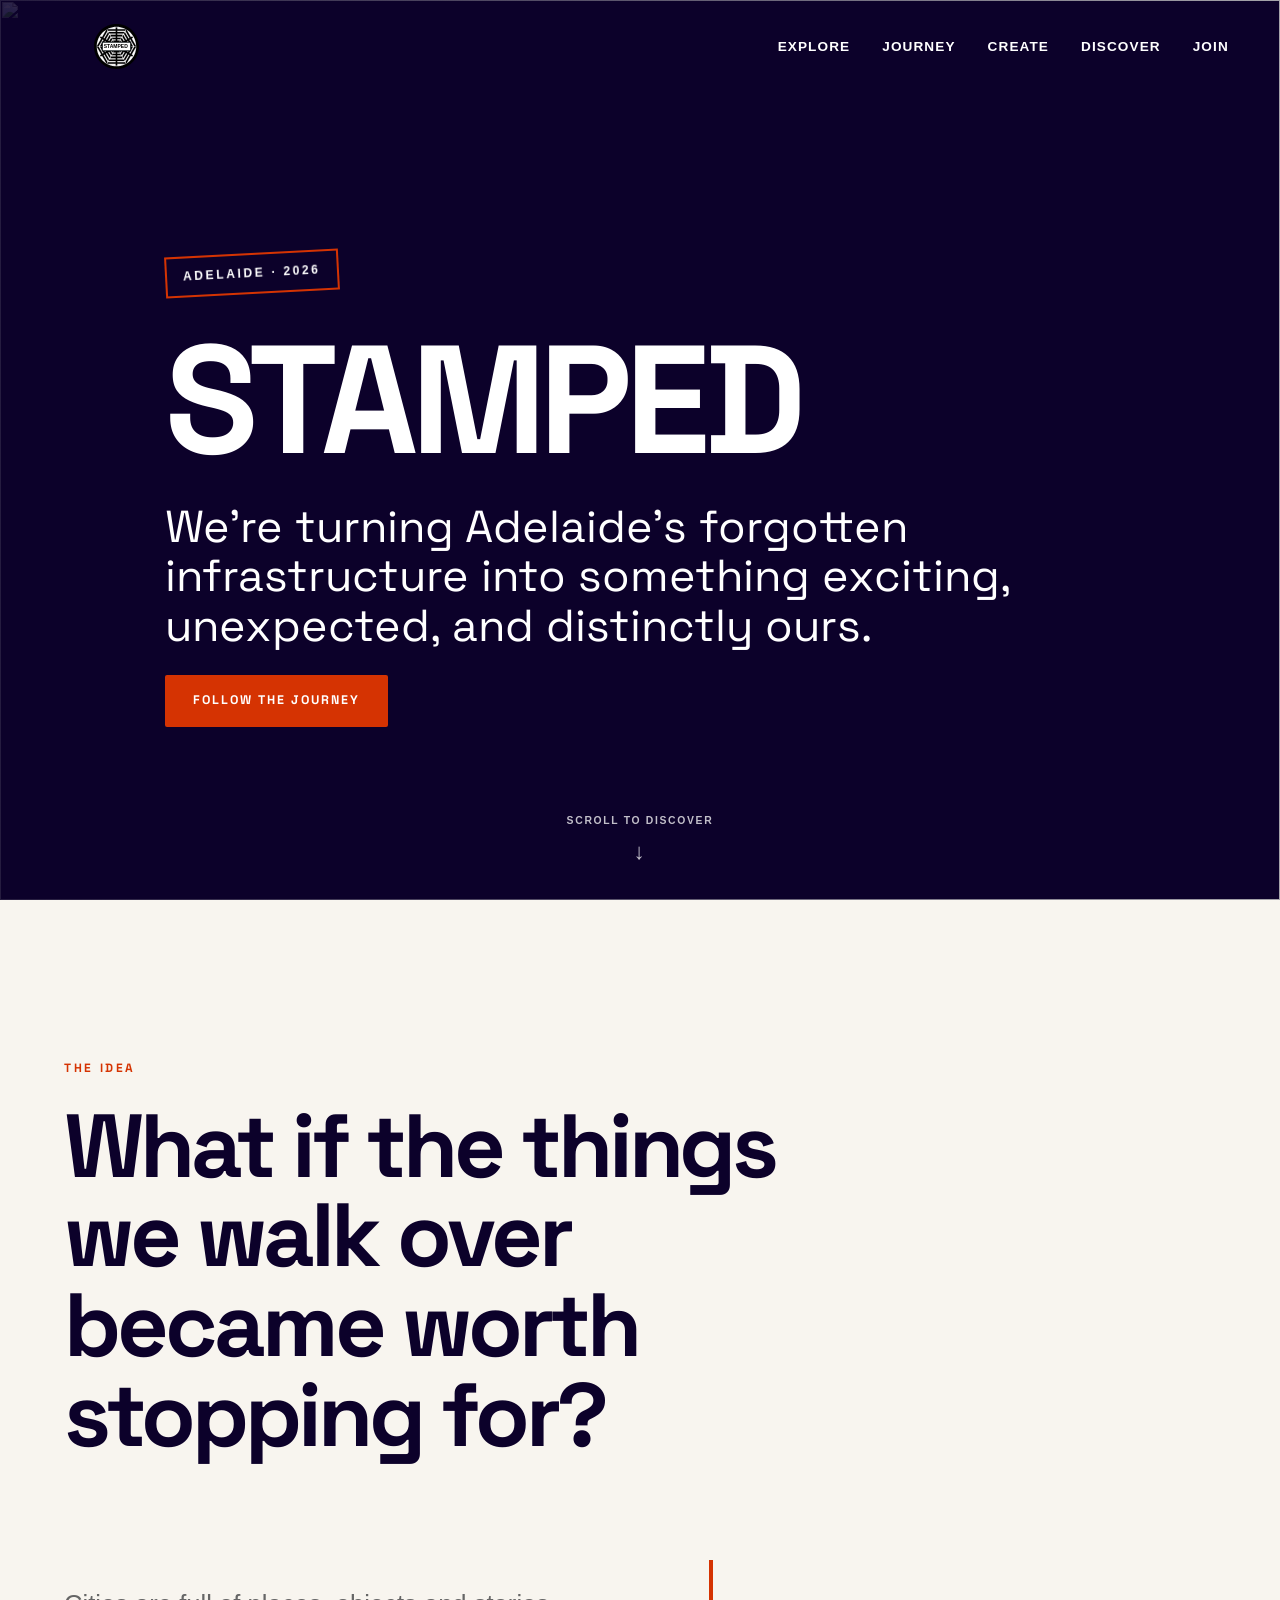
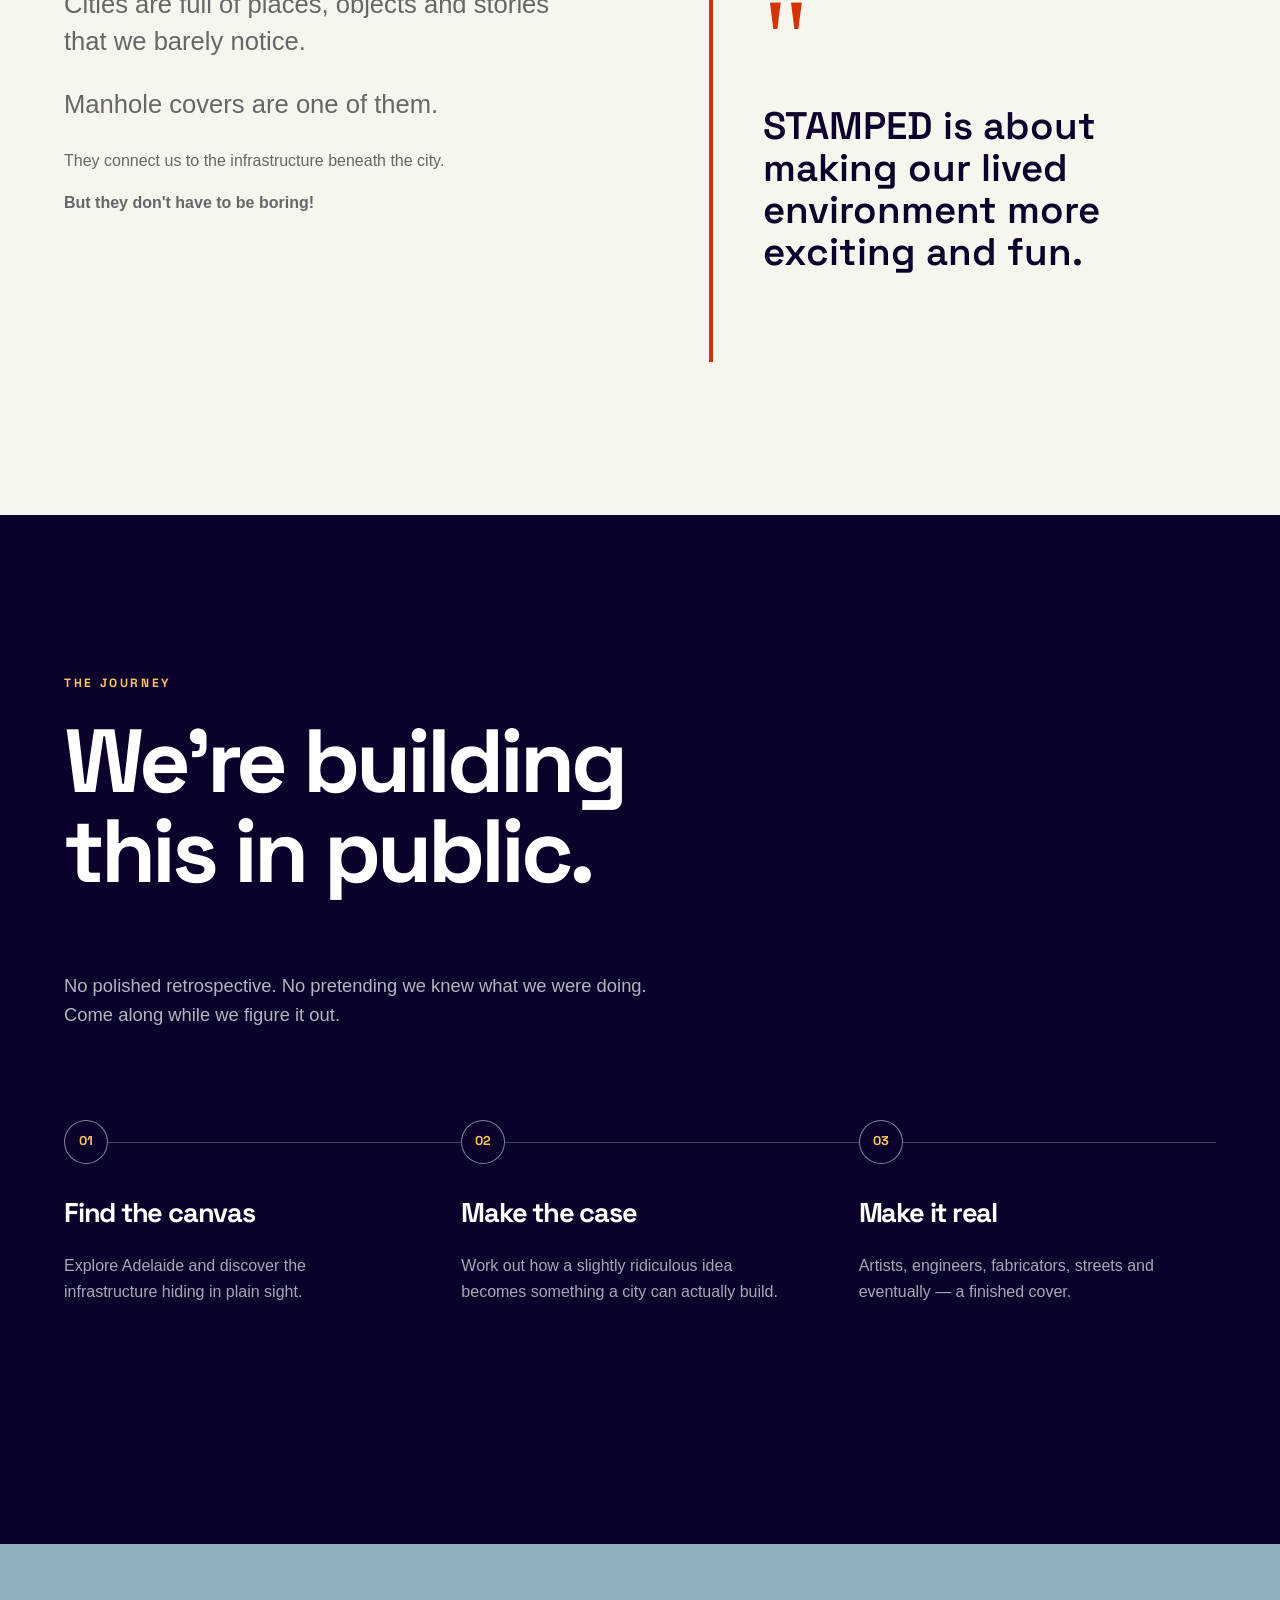
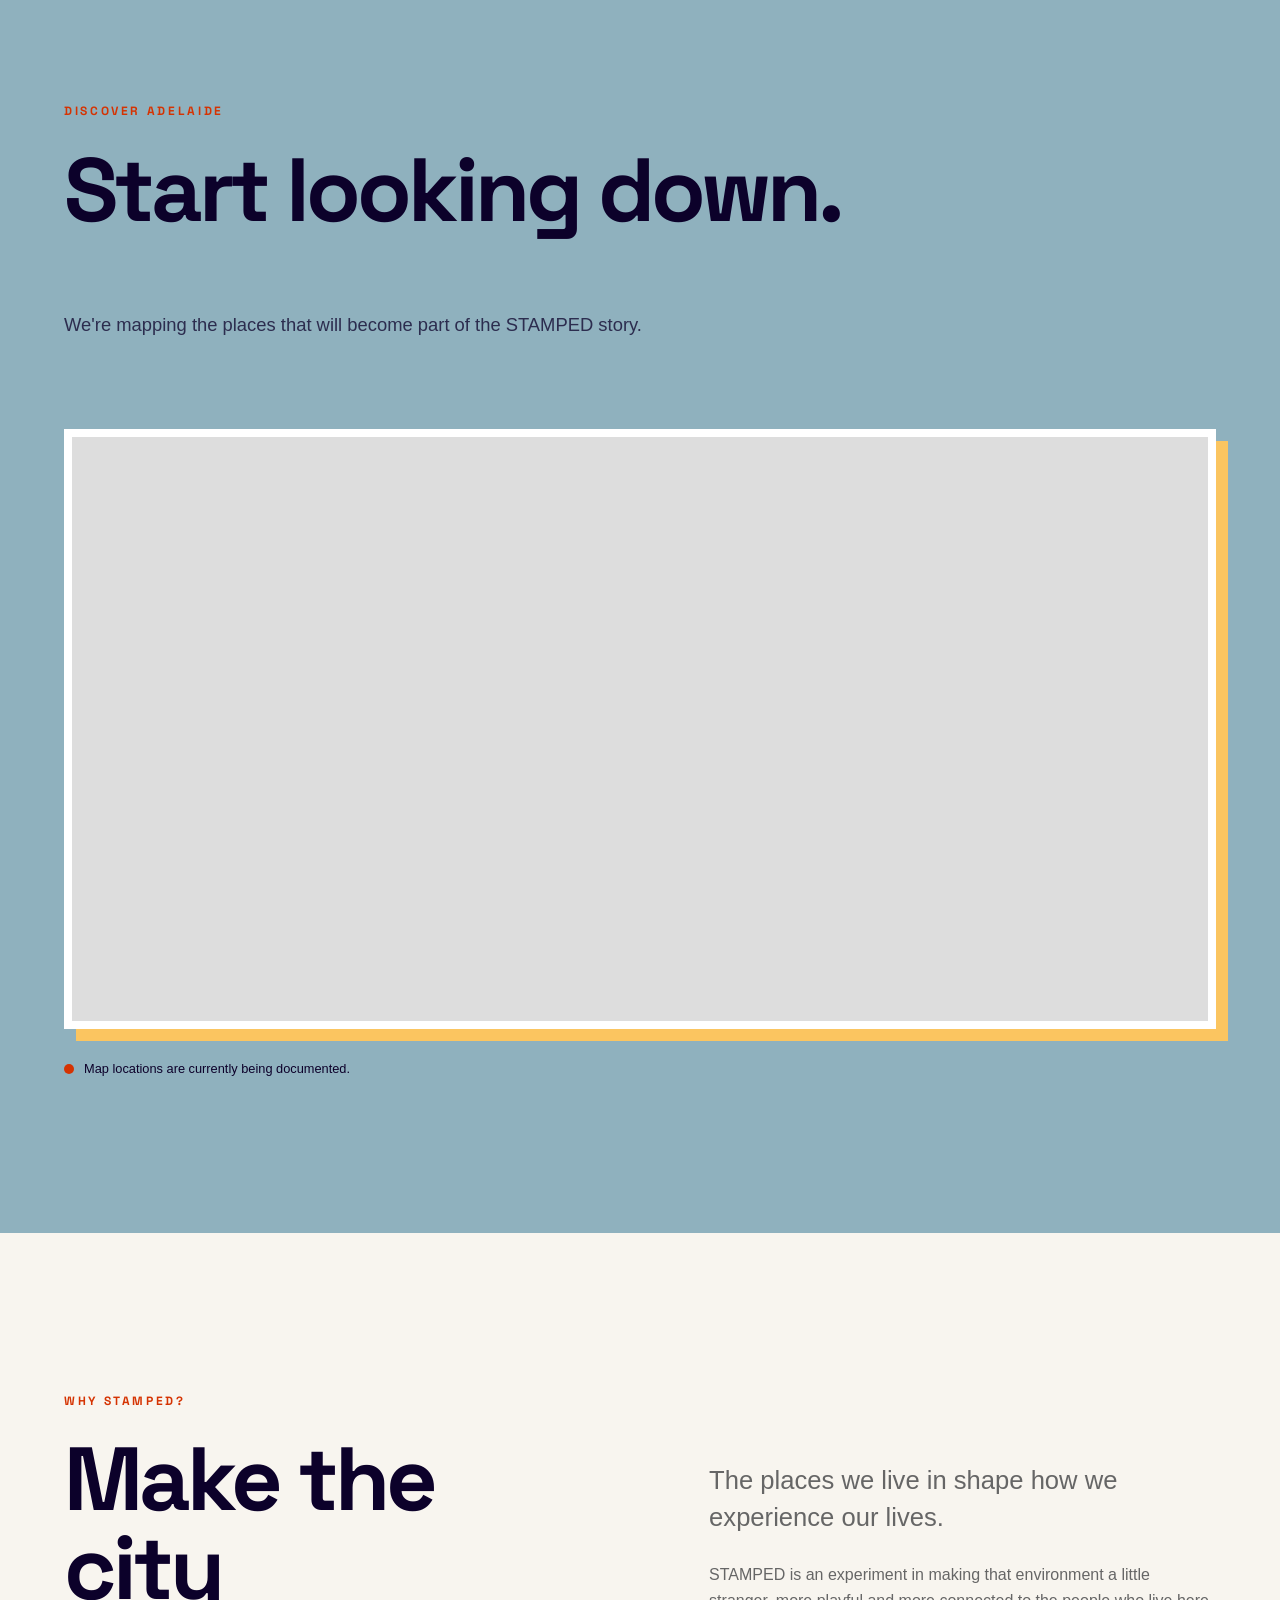
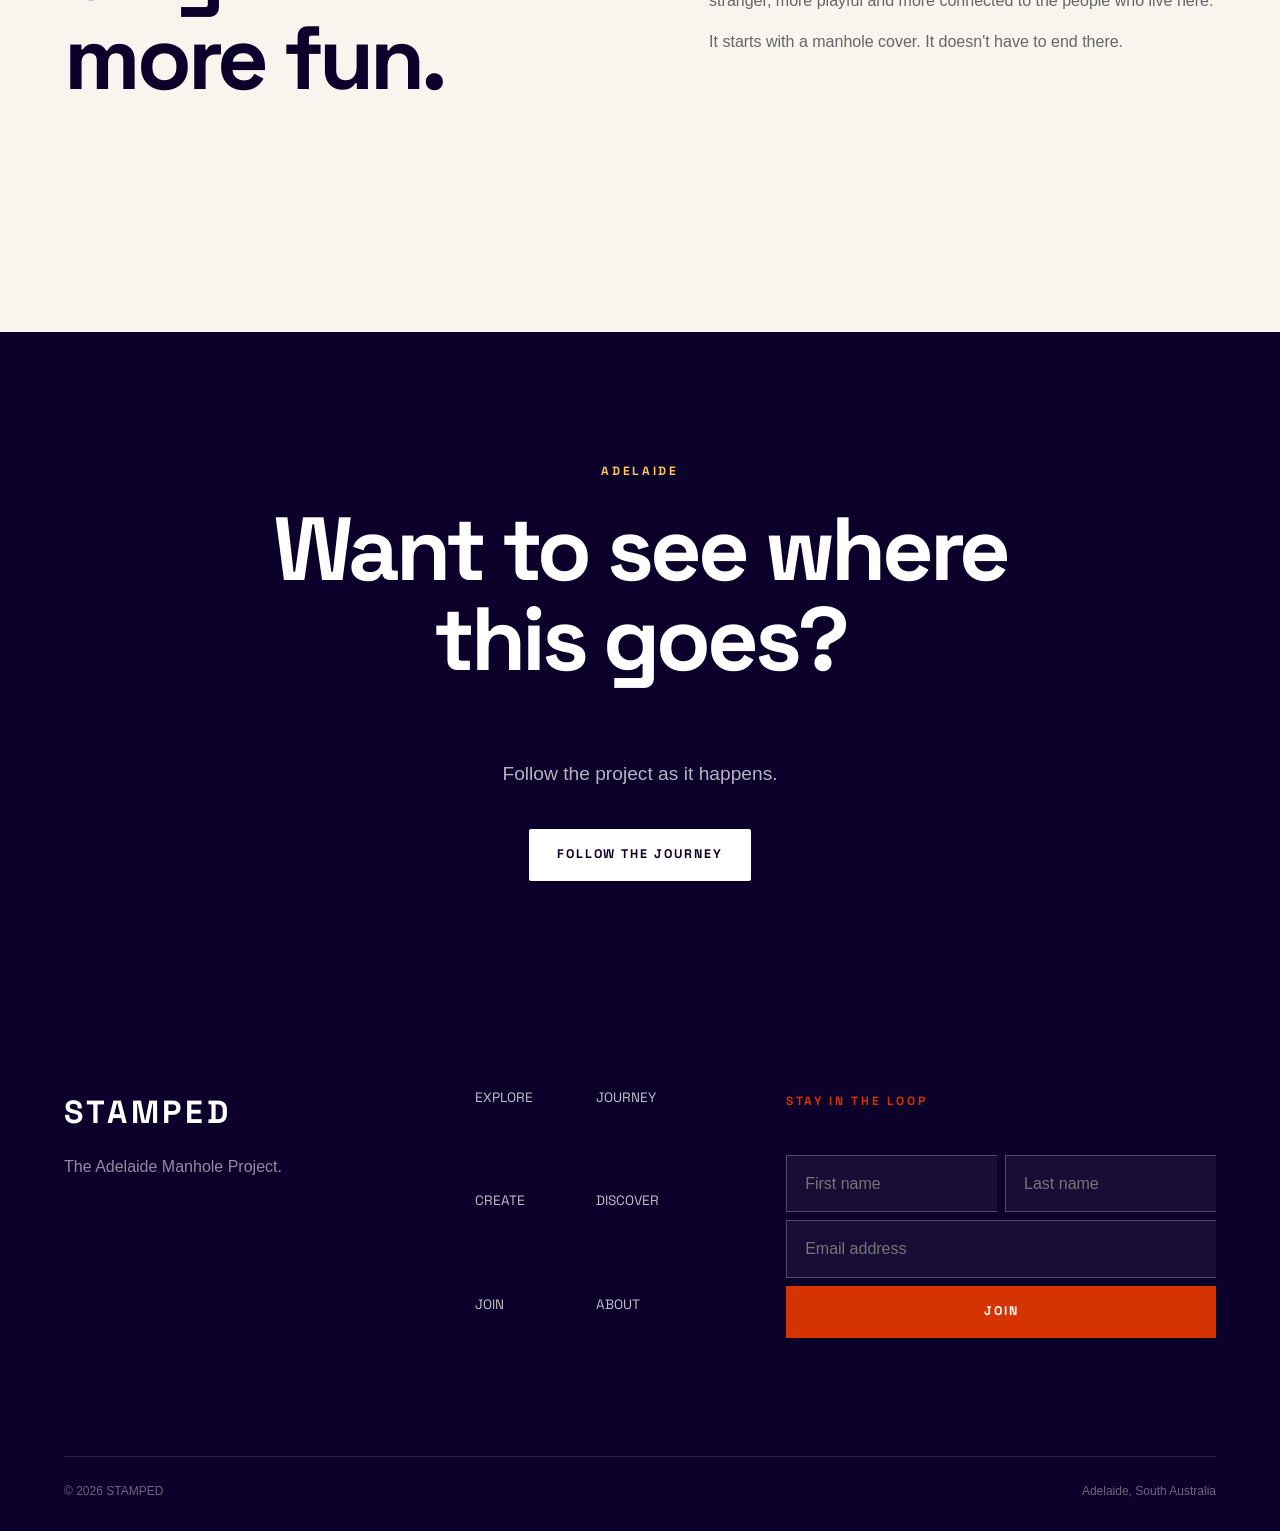
==== commit f41e2a3f: "" ====
--- a/index.html
+++ b/index.html
@@ -176,22 +176,22 @@
             <div class="idea-copy reveal">
 
                 <p class="lead">
-                    Adelaide is full of places, objects and stories
-                    that we barely notice anymore.
-                </p>
-
-                <p>
+                    Cities are full of places, objects and stories
+                    that we barely notice.
+                </p>
+
+                <p class="lead">
                     Manhole covers are one of them.
                 </p>
 
                 <p>
-                    They're functional. They're everywhere.
+                    
                     They connect us to the infrastructure beneath
                     the city.
                 </p>
 
                 <p>
-                    But they don't have to be boring.
+                   <strong>But they don't have to be boring!</strong>
                 </p>
 
             </div>
@@ -296,77 +296,11 @@
         </div>
 
 
-        <a
-            href="pages/journey.html"
-            class="text-link"
-        >
-            Enter the journey →
-        </a>
-
     </div>
 
 </section>
 
 
-
-<!-- =====================================================
-     SECTION 3 — WHY MANHOLES?
-     ===================================================== -->
-
-<section class="section why-section">
-
-    <div class="container">
-
-        <div class="why-grid">
-
-            <div class="why-image reveal">
-
-                <div class="image-placeholder">
-                    <span>
-                        ADD COVER IMAGE
-                    </span>
-                </div>
-
-            </div>
-
-
-            <div class="why-copy reveal">
-
-                <span class="eyebrow">
-                    WHY MANHOLES?
-                </span>
-
-                <h2>
-                    Because they're already part of the city.
-                </h2>
-
-                <p class="lead">
-                    We don't need to invent another landmark.
-                    We just need to look at what's already here
-                    differently.
-                </p>
-
-                <p>
-                    Manhole covers are pieces of public infrastructure
-                    encountered by thousands of people every day.
-                </p>
-
-                <p>
-                    STAMPED asks a simple question:
-                </p>
-
-                <p class="question">
-                    What happens when infrastructure
-                    becomes art?
-                </p>
-
-            </div>
-
-        </div>
-
-    </div>
-
-</section>
 
 
 
@@ -412,14 +346,14 @@
 
         </div>
 
-
+<!--
         <a
             href="pages/map.html"
             class="text-link"
         >
             Explore the map →
         </a>
-
+<!-->
     </div>
 
 </section>
@@ -467,14 +401,14 @@
                     It starts with a manhole cover.
                     It doesn't have to end there.
                 </p>
-
+<!--
                 <a
                     href="pages/about.html"
                     class="text-link"
                 >
                     About STAMPED →
                 </a>
-
+<!-->
             </div>
 
         </div>
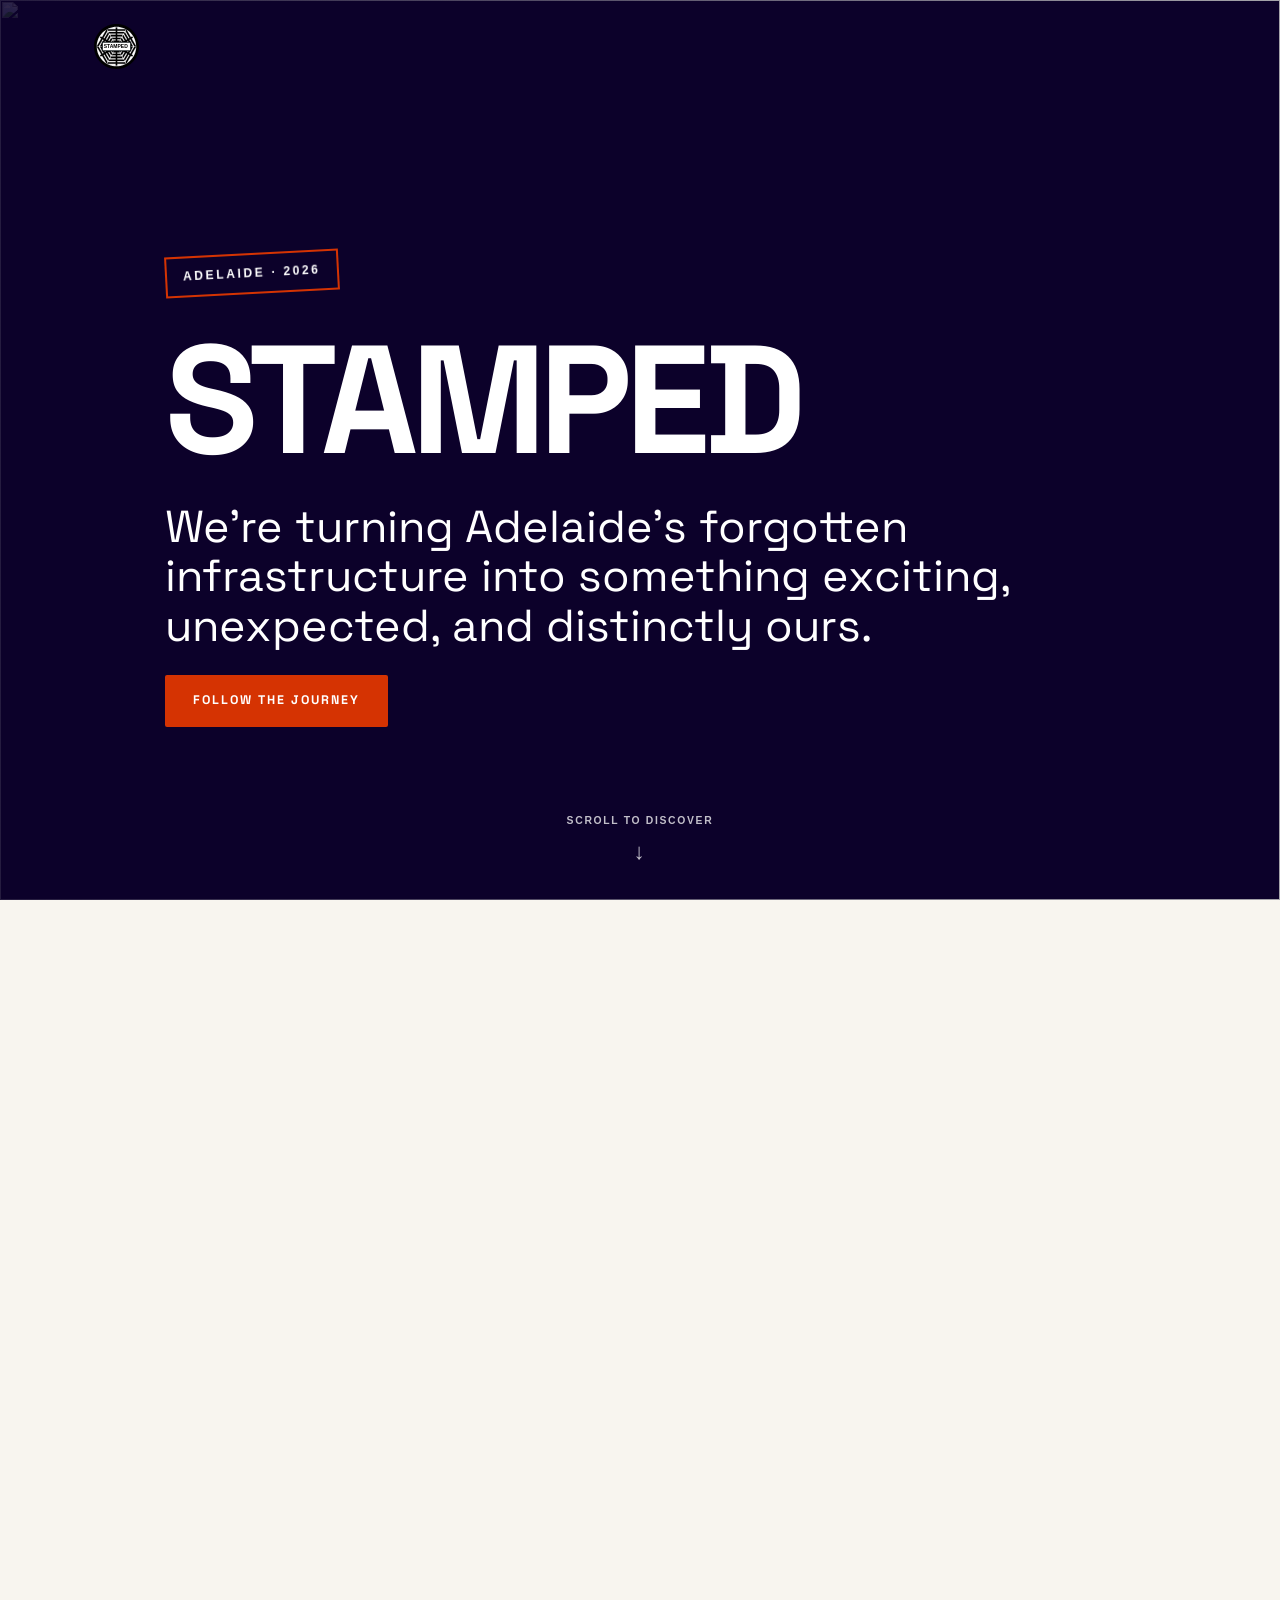
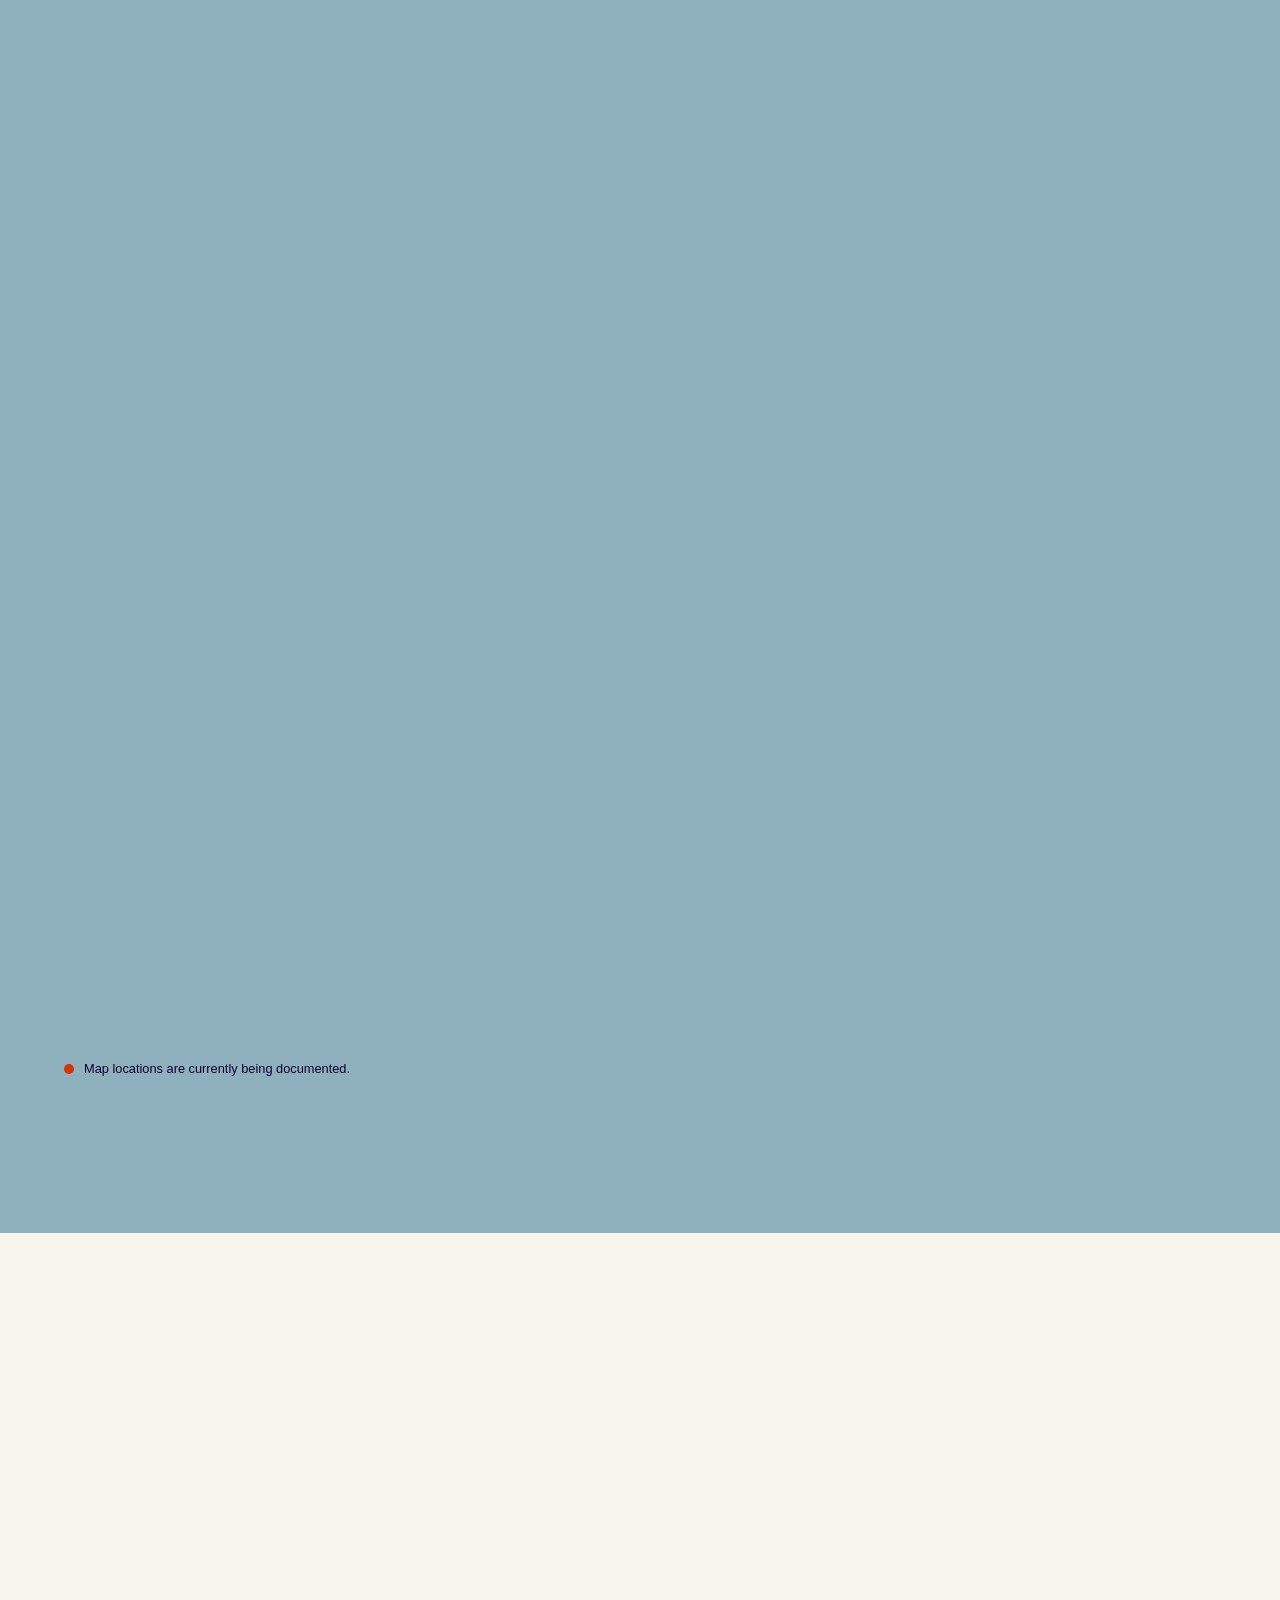
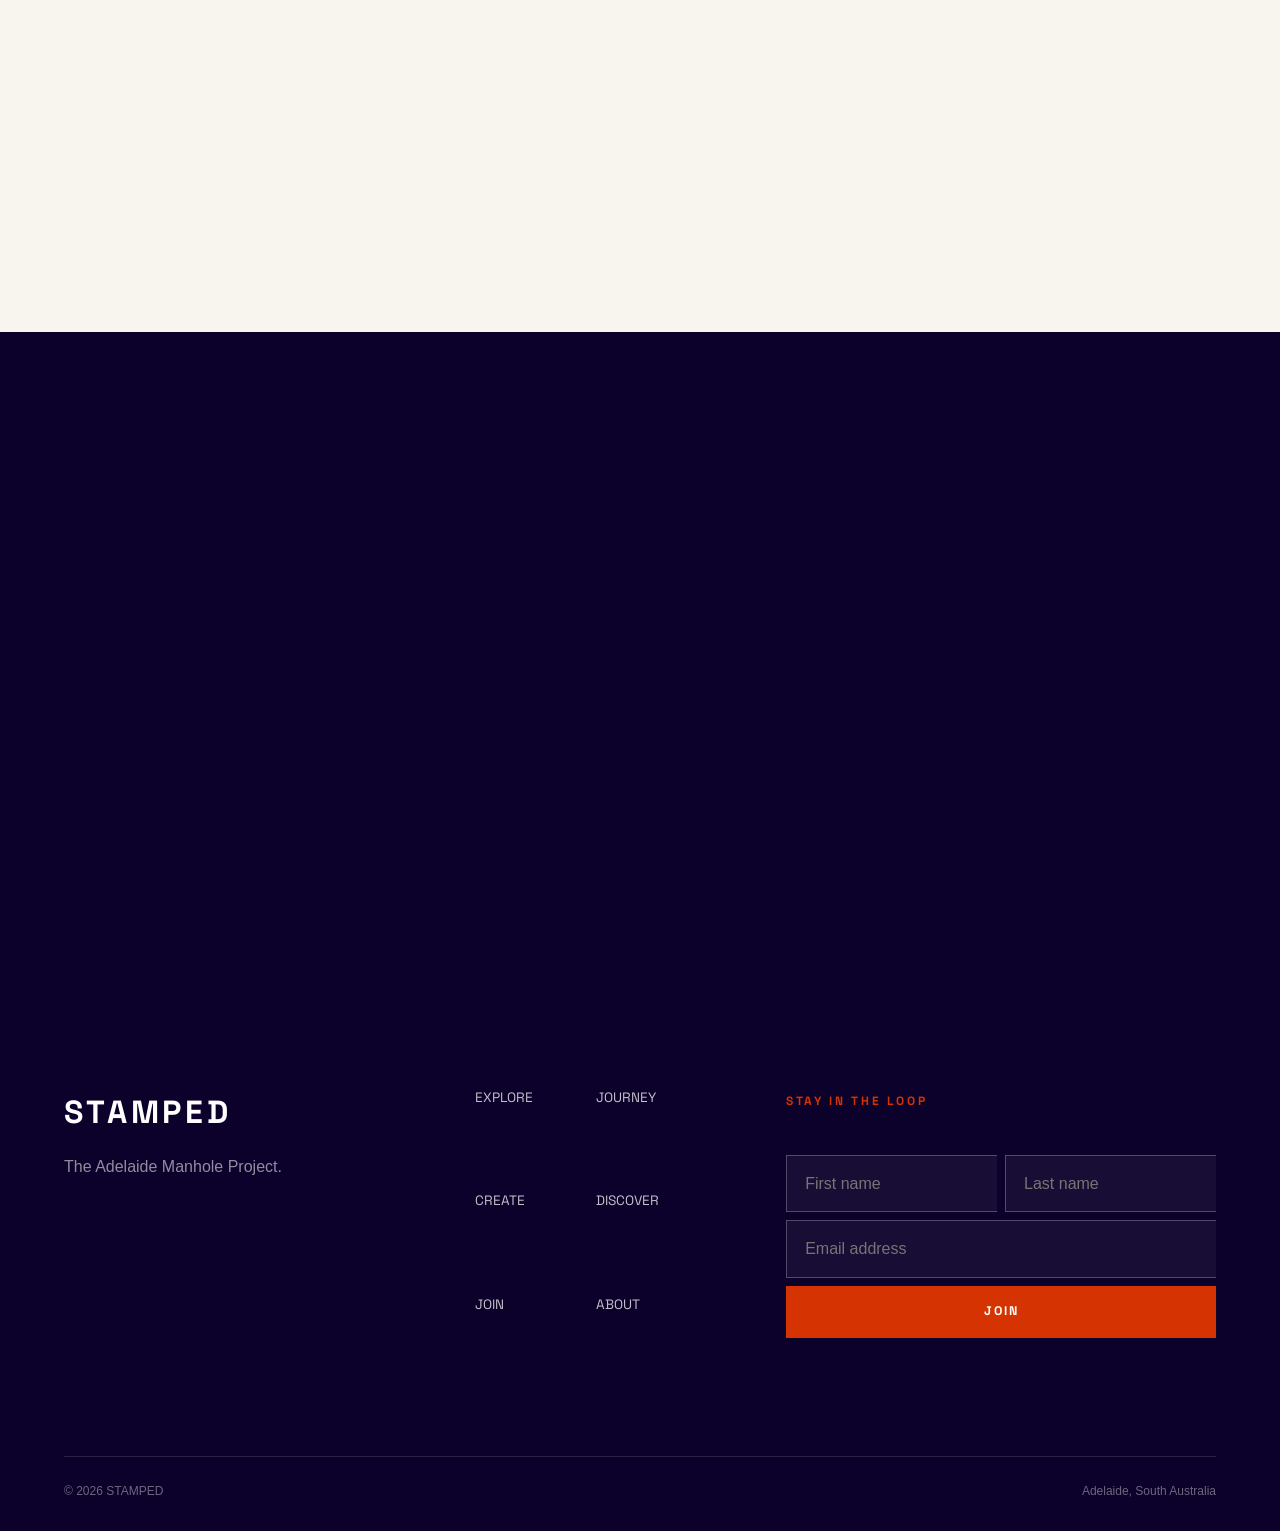
==== commit f735644c: "" ====
--- a/index.html
+++ b/index.html
@@ -41,7 +41,7 @@
     </a>
 
 
-    <nav class="main-nav" aria-label="Main navigation">
+   <!-- <nav class="main-nav" aria-label="Main navigation">
 
         <a href="pages/project.html">Explore</a>
         <a href="pages/journey.html">Journey</a>
@@ -49,7 +49,7 @@
         <a href="pages/map.html">Discover</a>
         <a href="pages/support.html">Join</a>
 
-    </nav>
+    </nav> -->
 
 
     <button
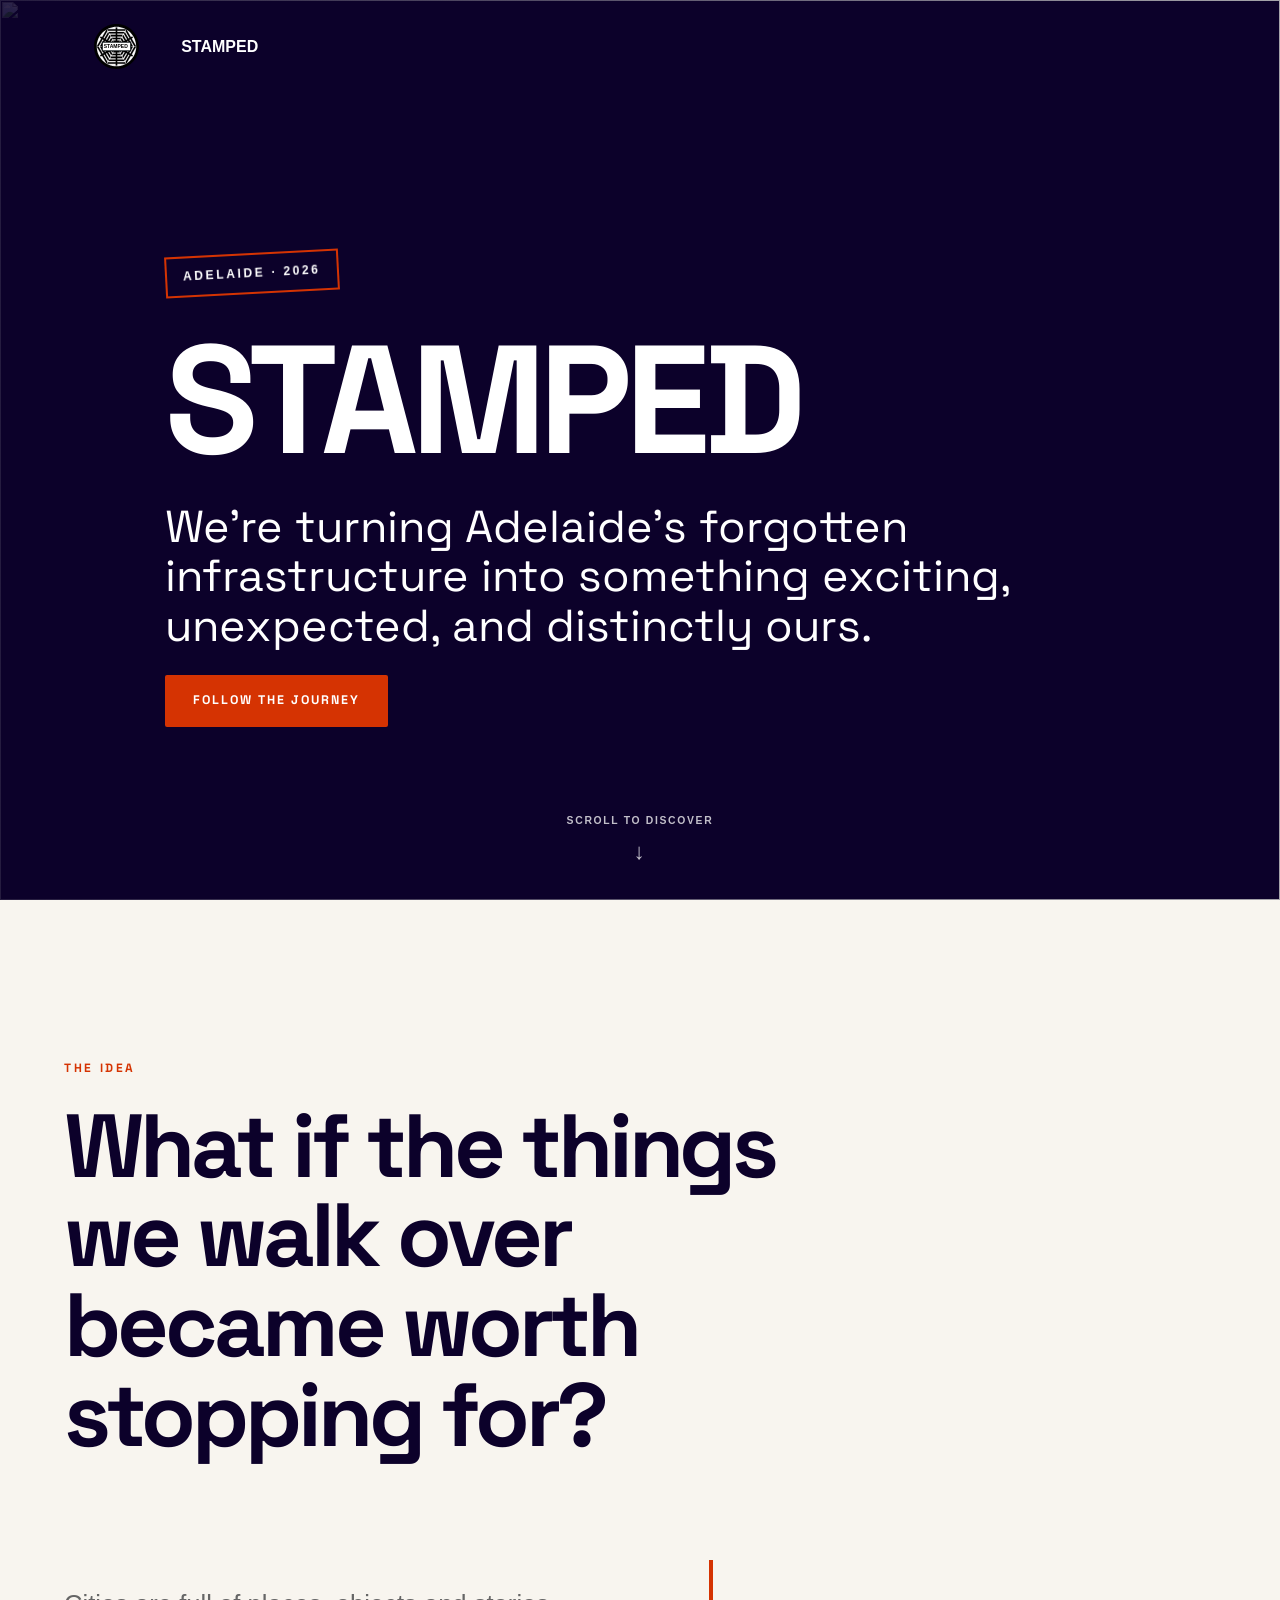
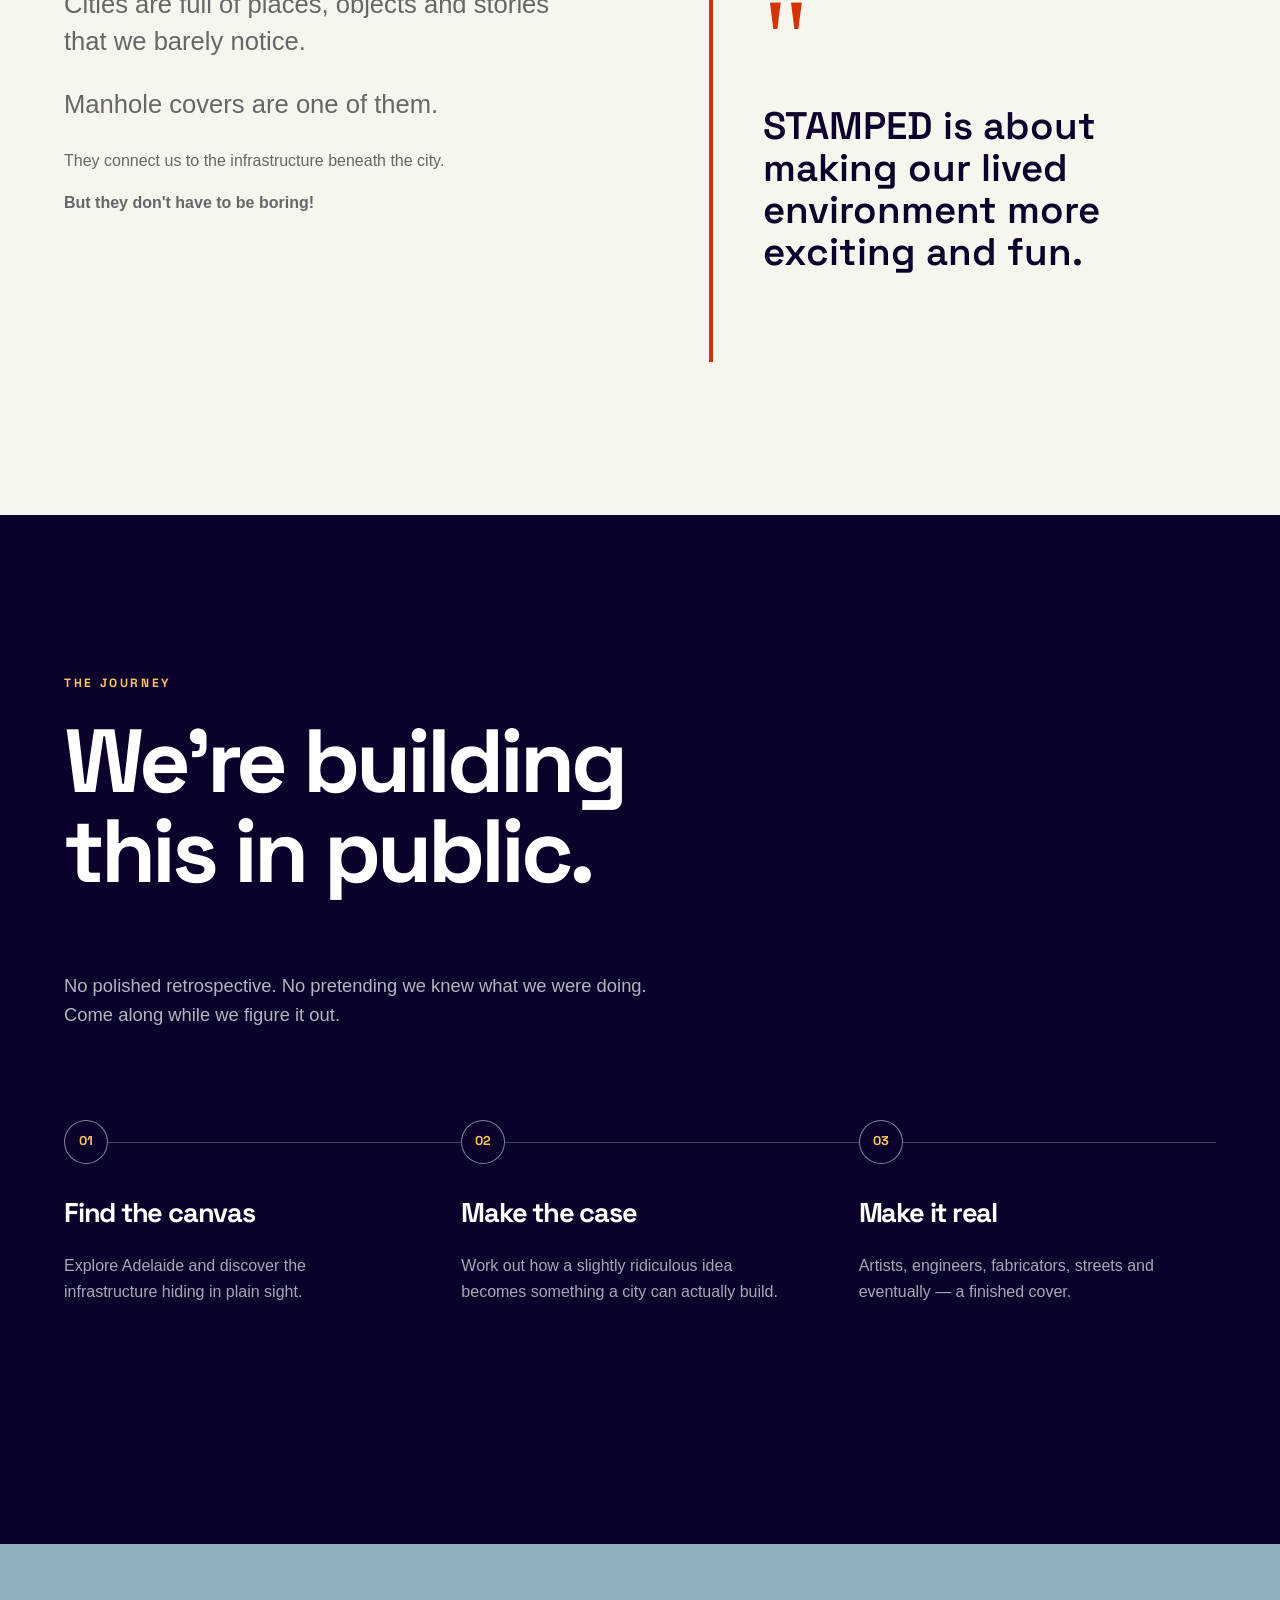
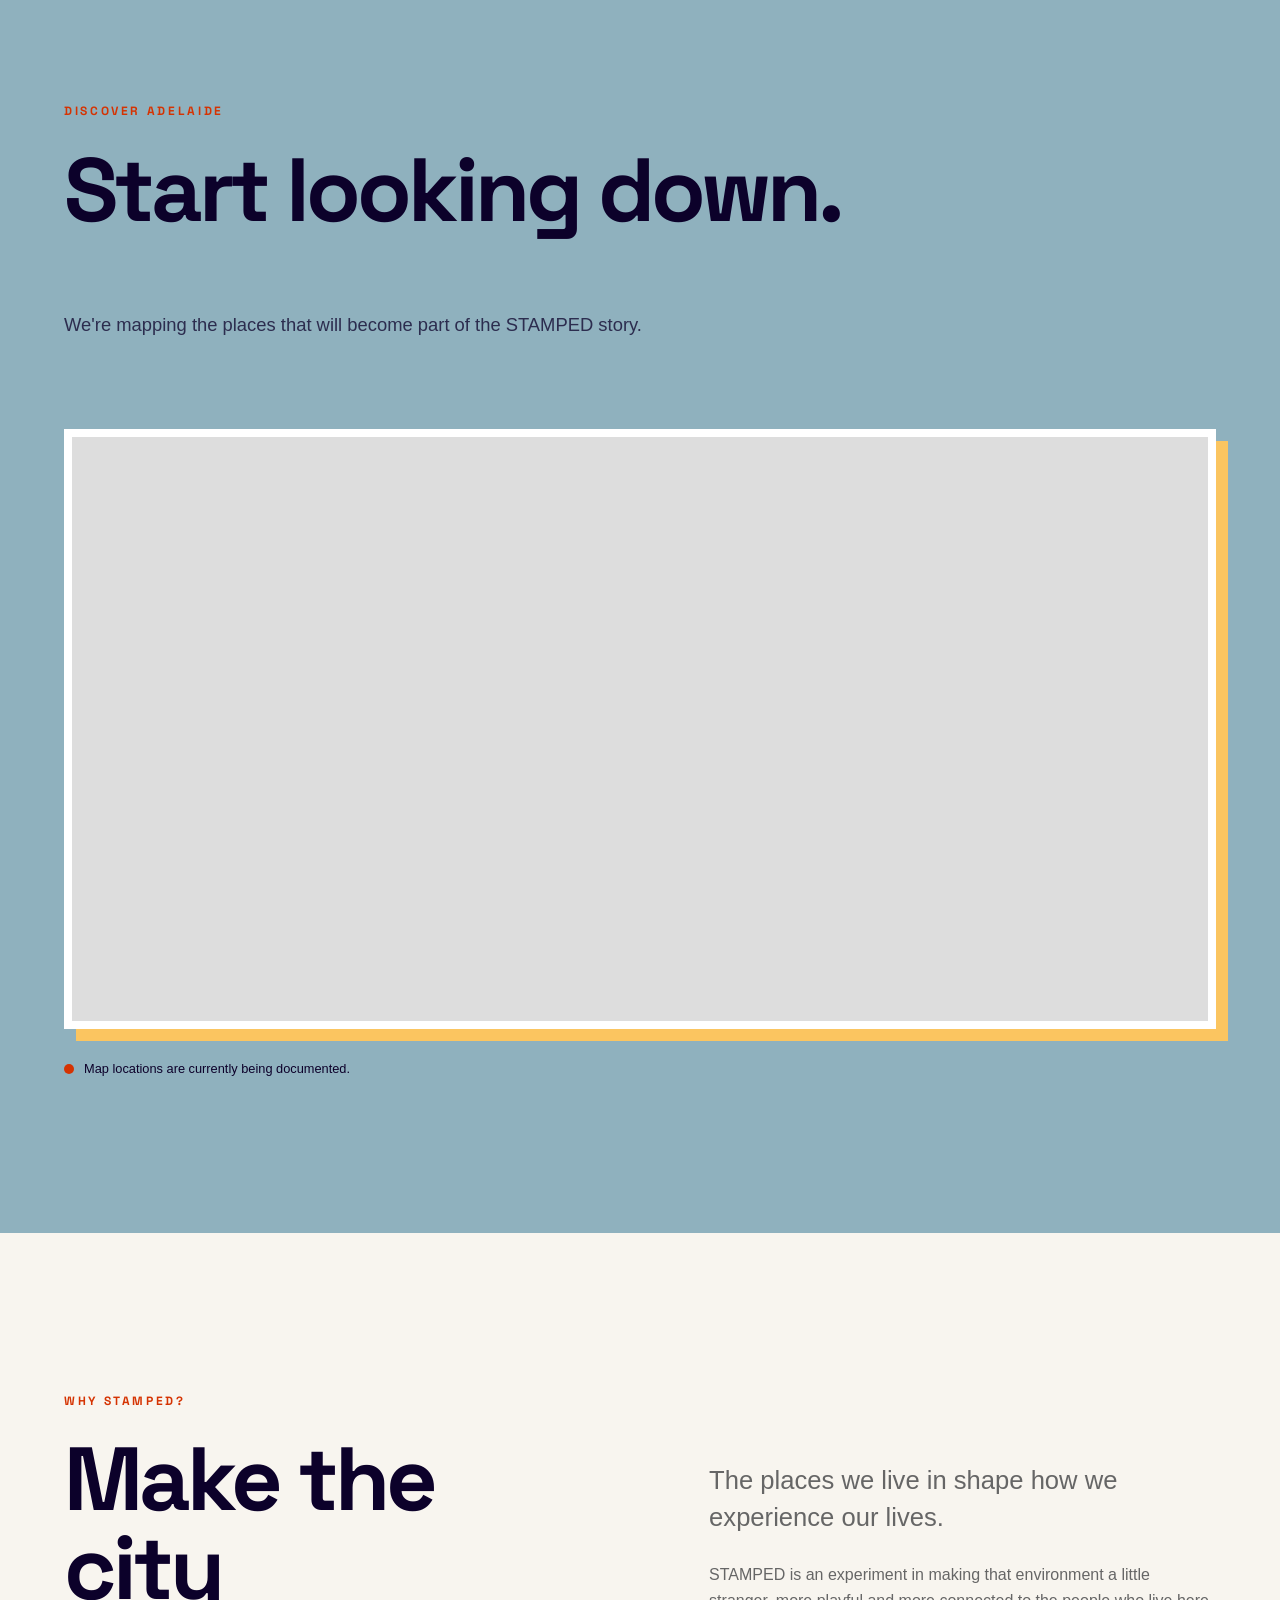
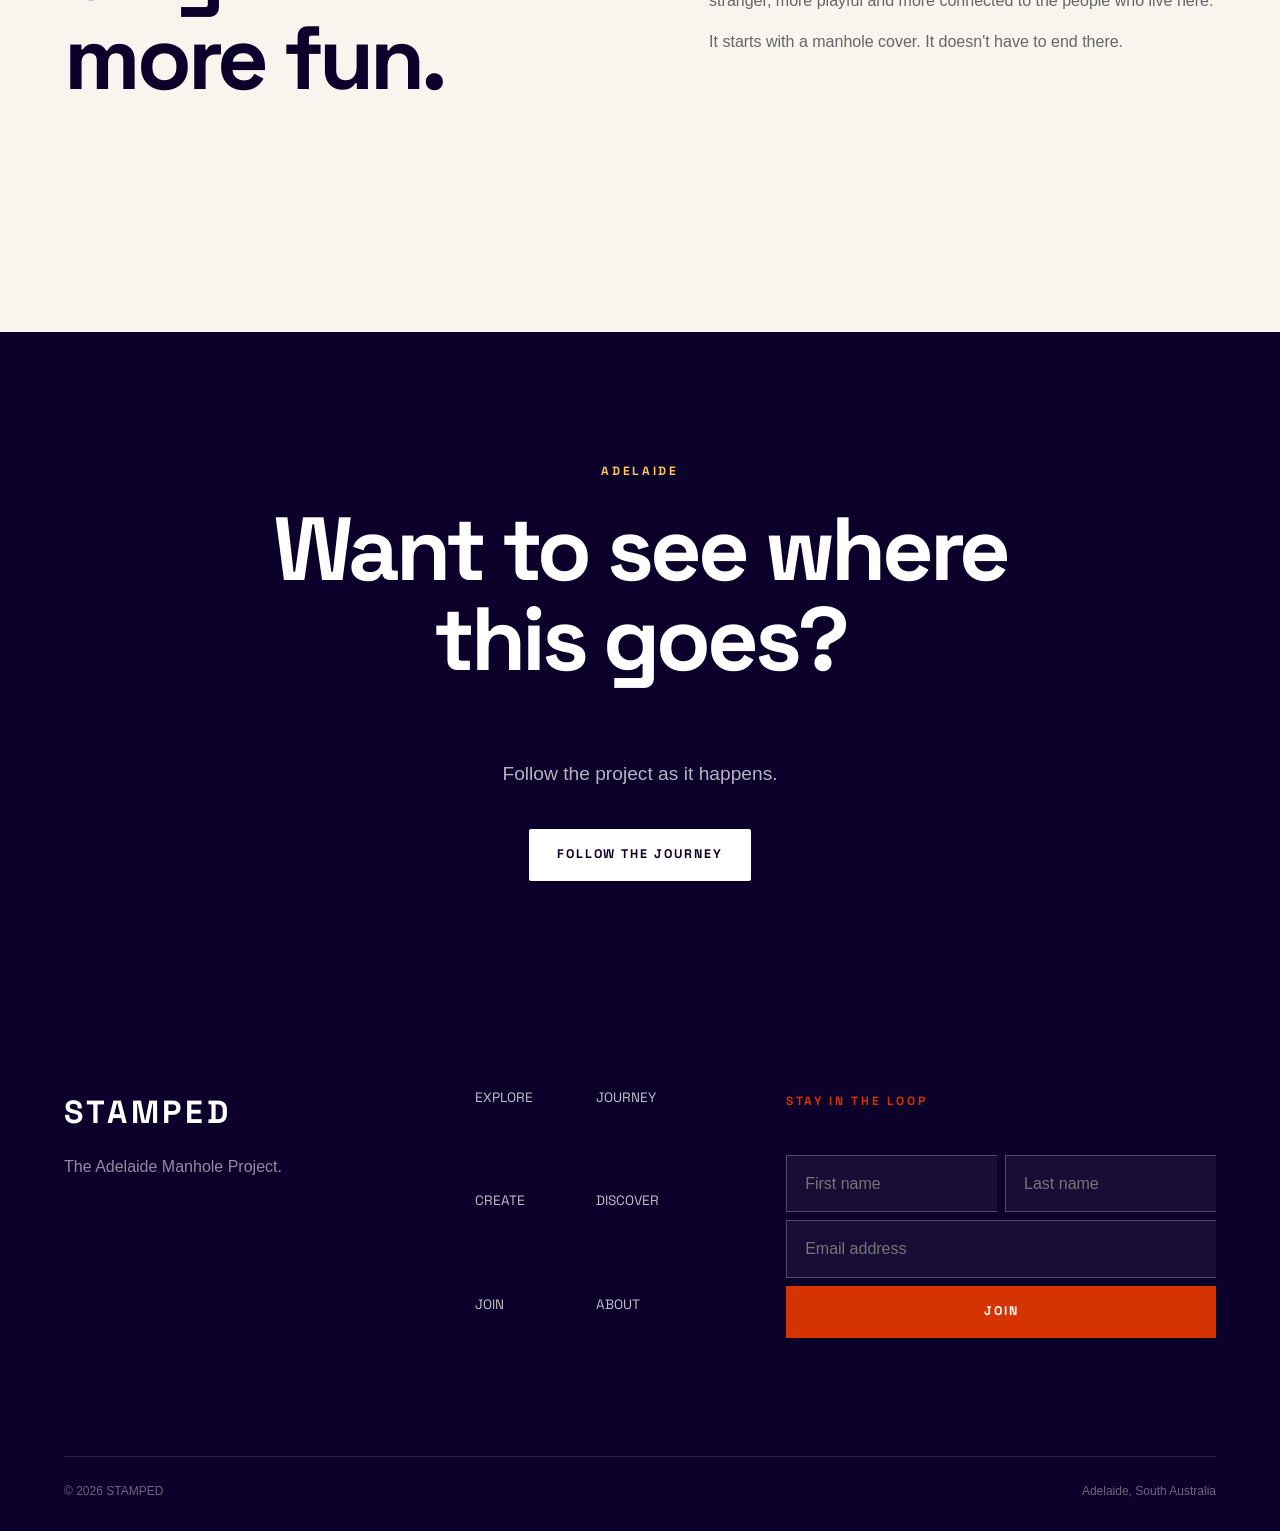
==== commit 1566faa0: "" ====
--- a/index.html
+++ b/index.html
@@ -38,6 +38,8 @@
             onerror="this.style.display='none'; this.nextElementSibling.style.display='block';"
         >
         <span class="logo-fallback">STAMPED</span>
+
+        <strong>STAMPED</strong>
     </a>
 
 
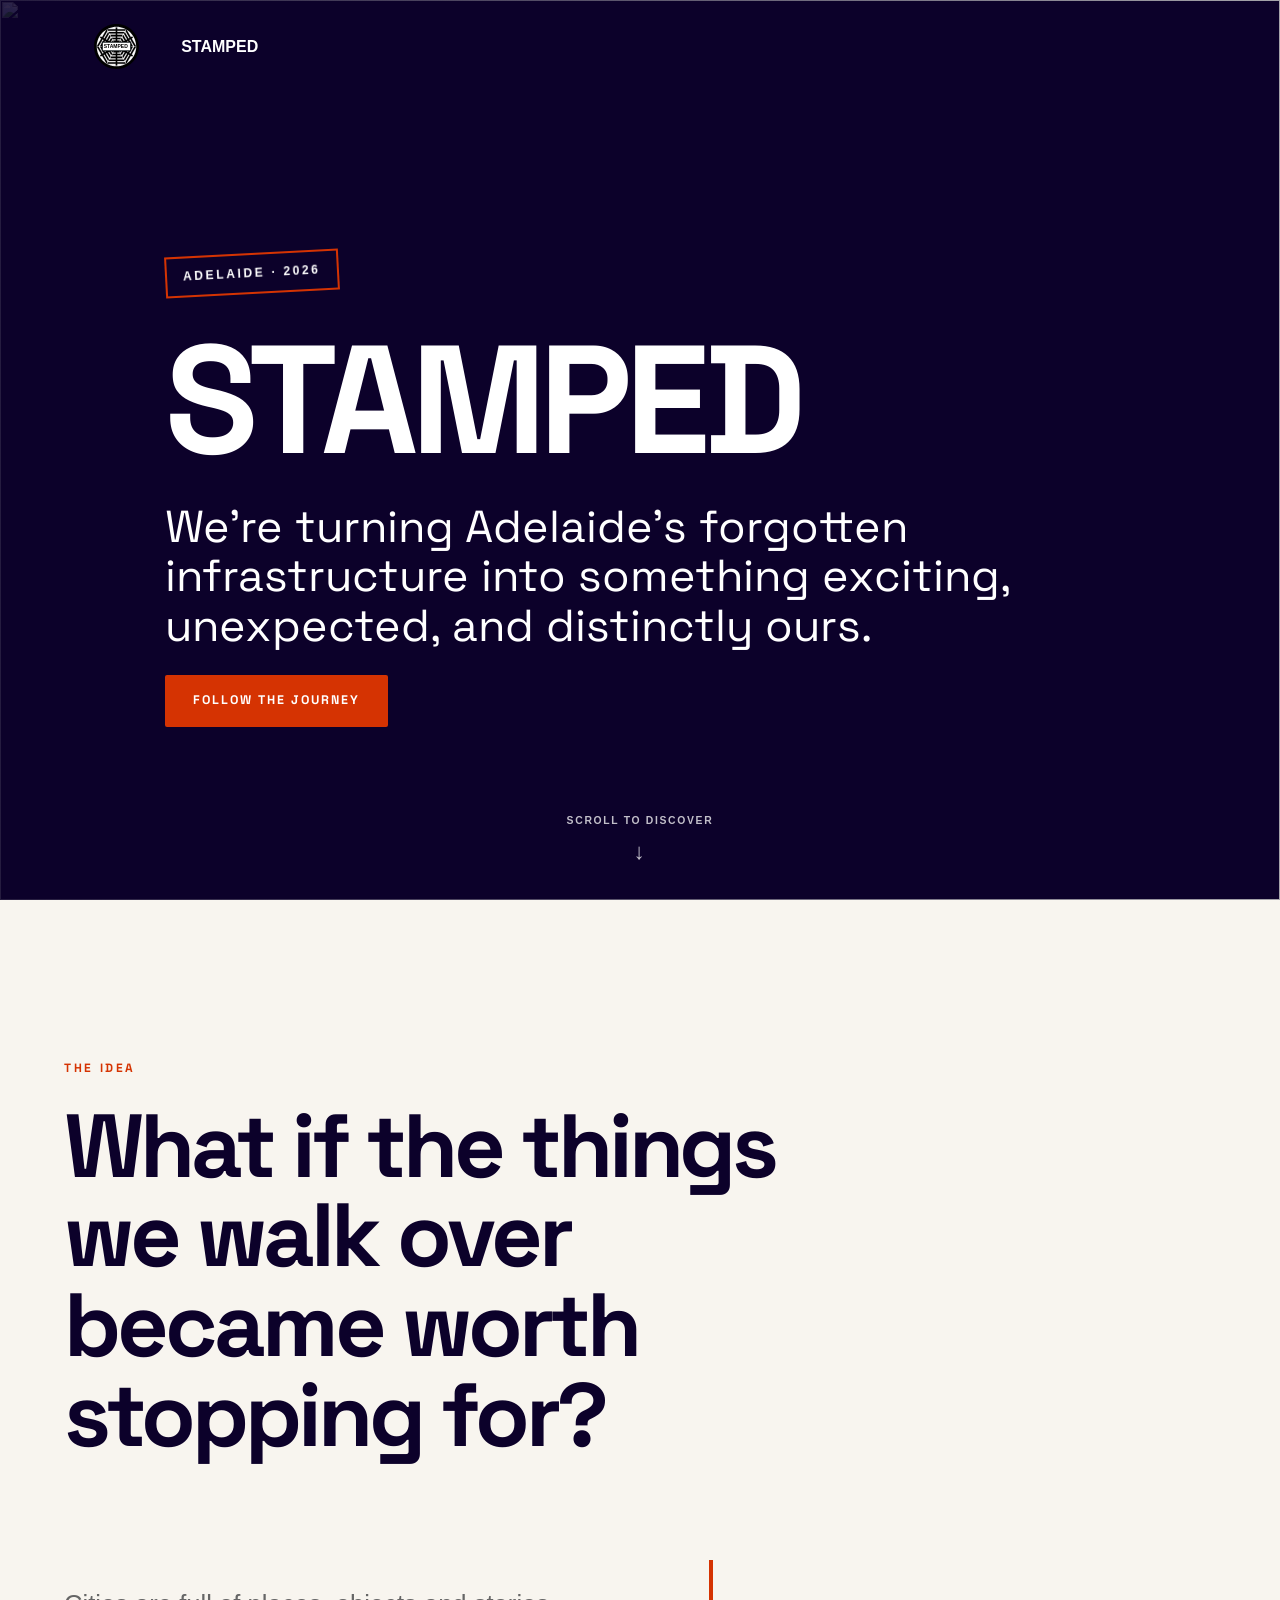
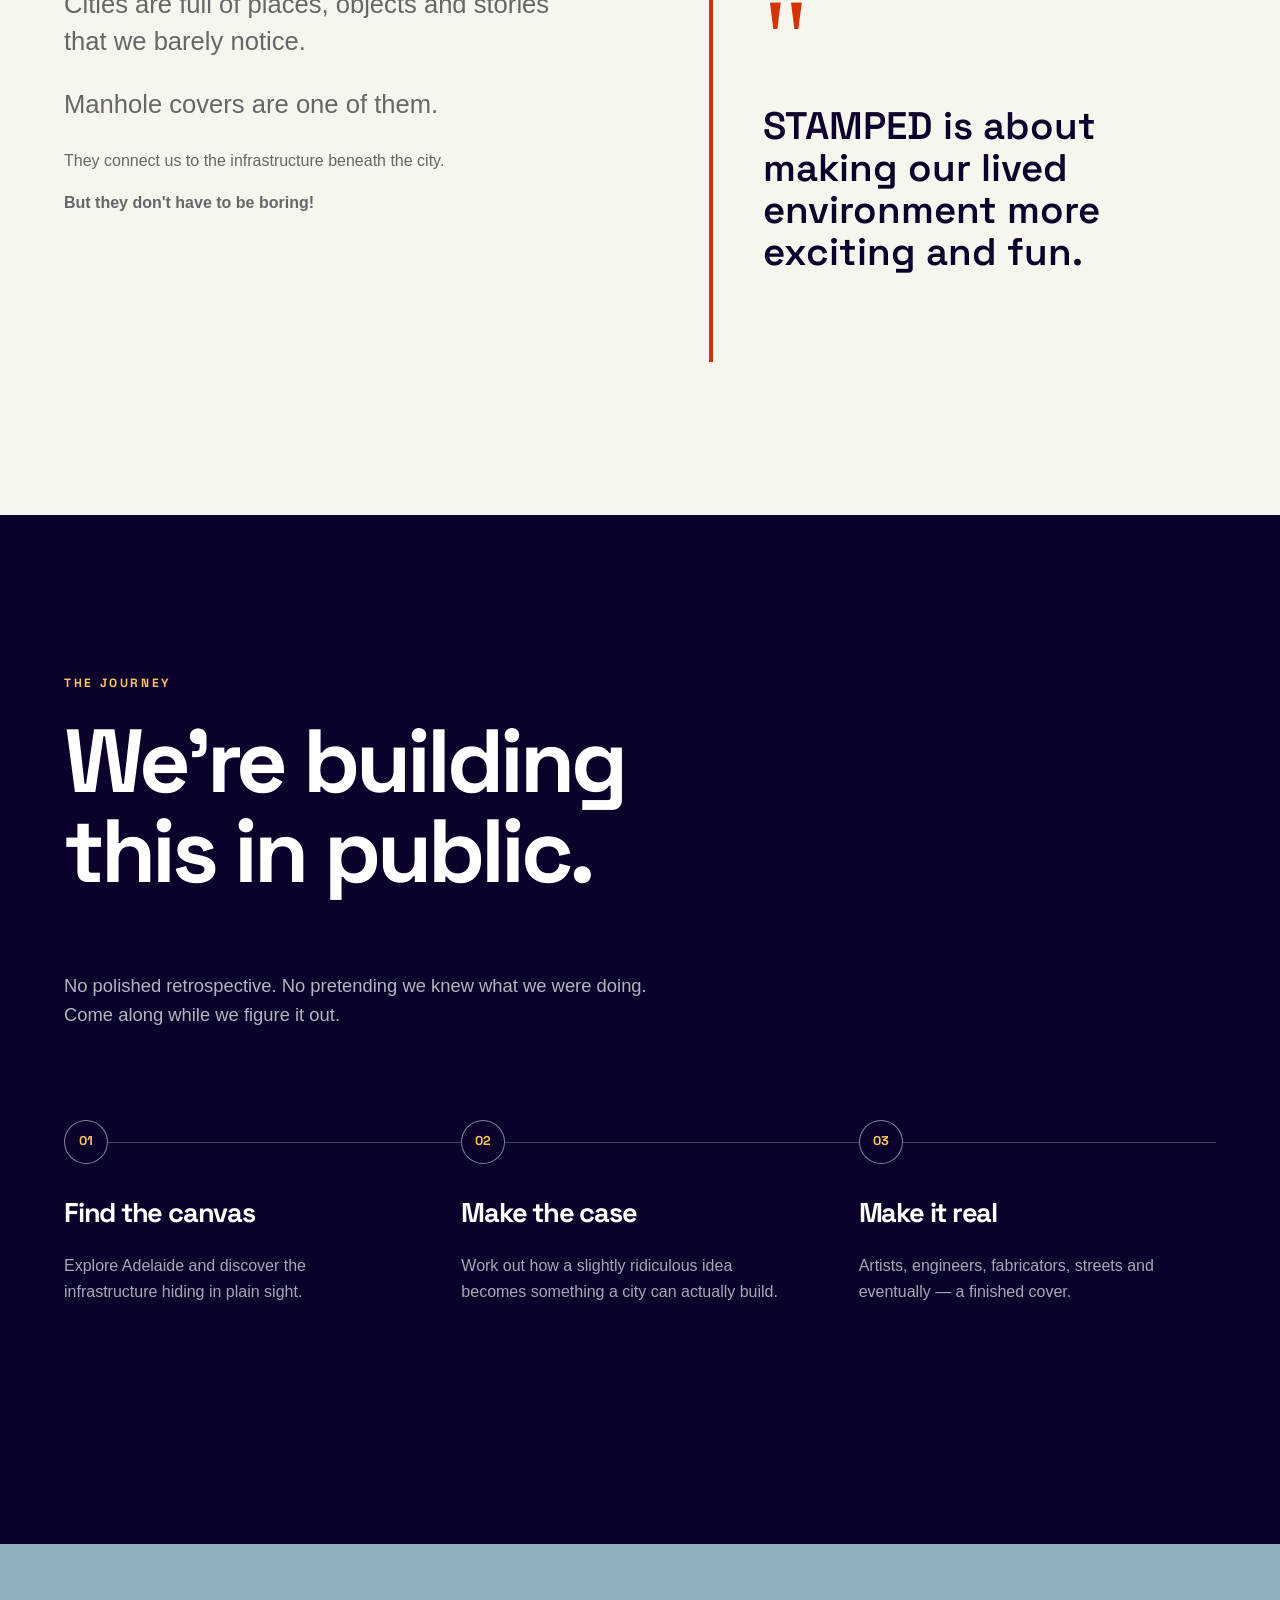
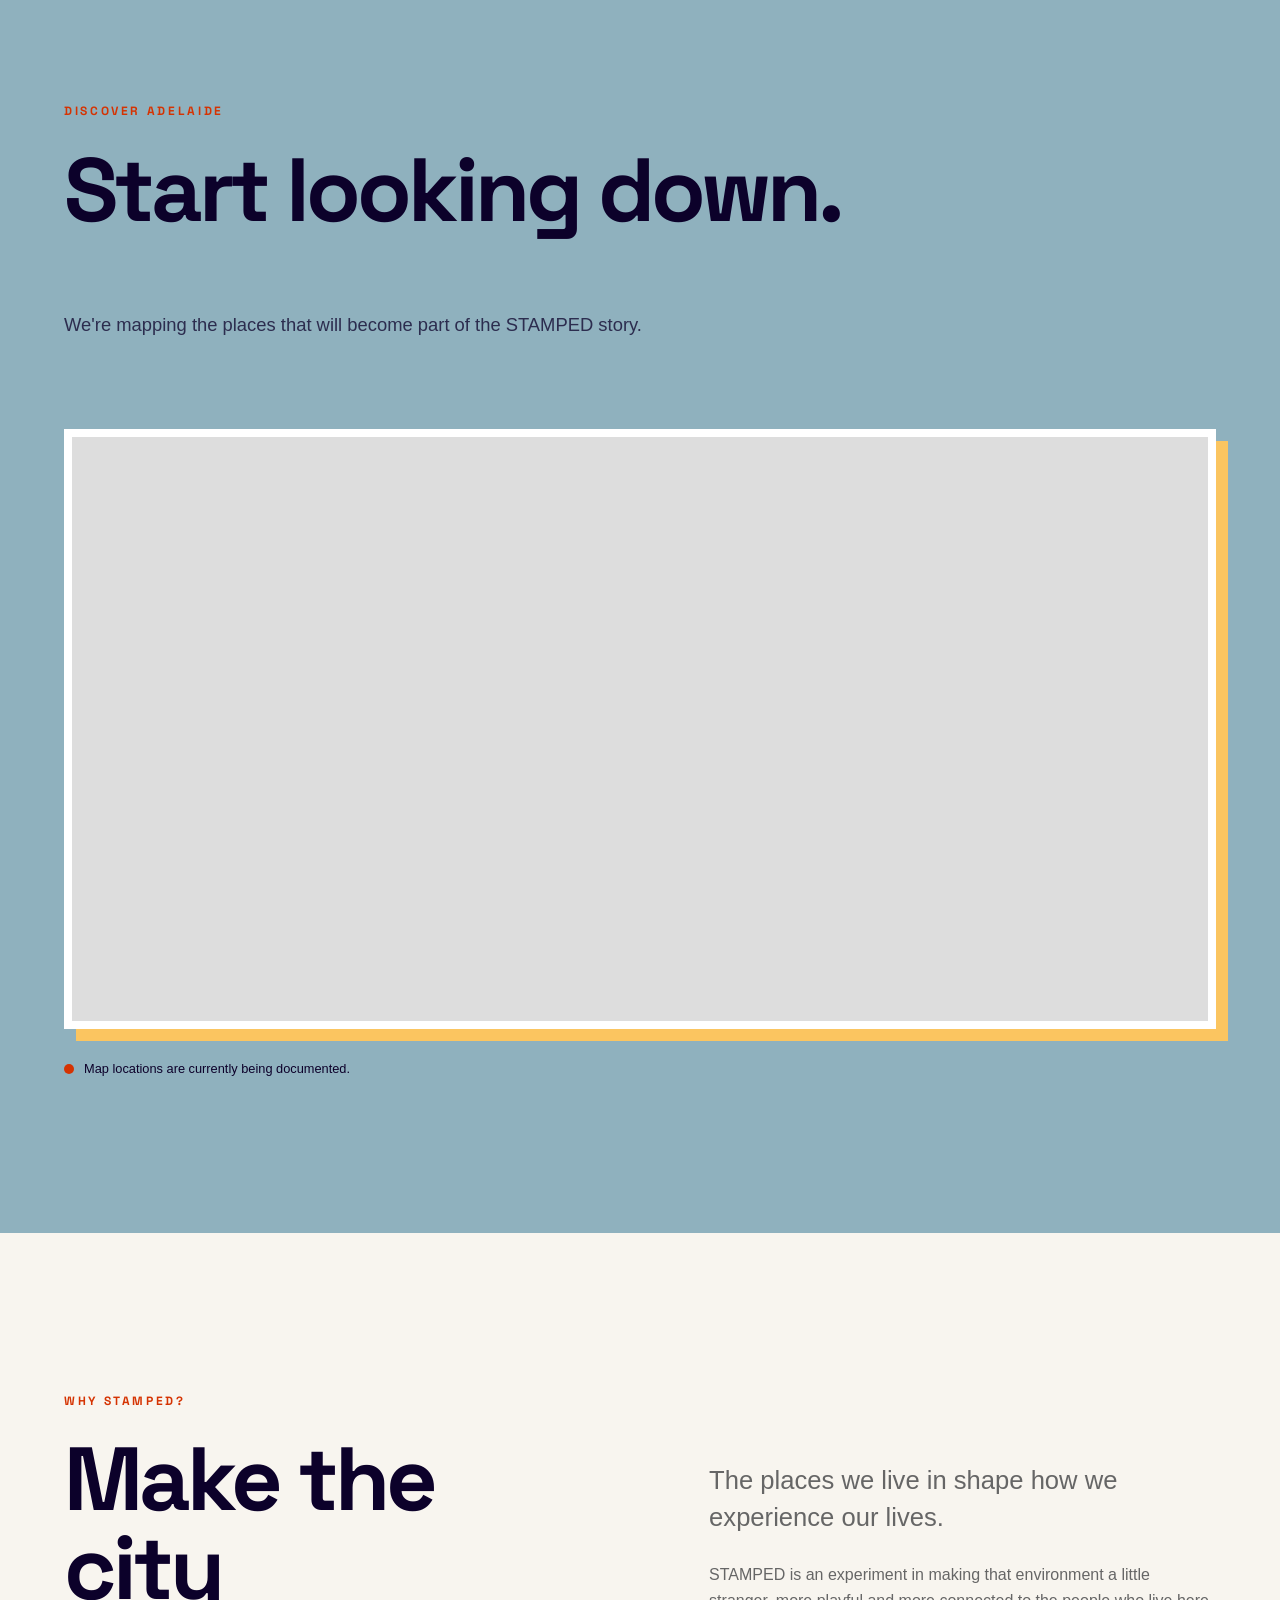
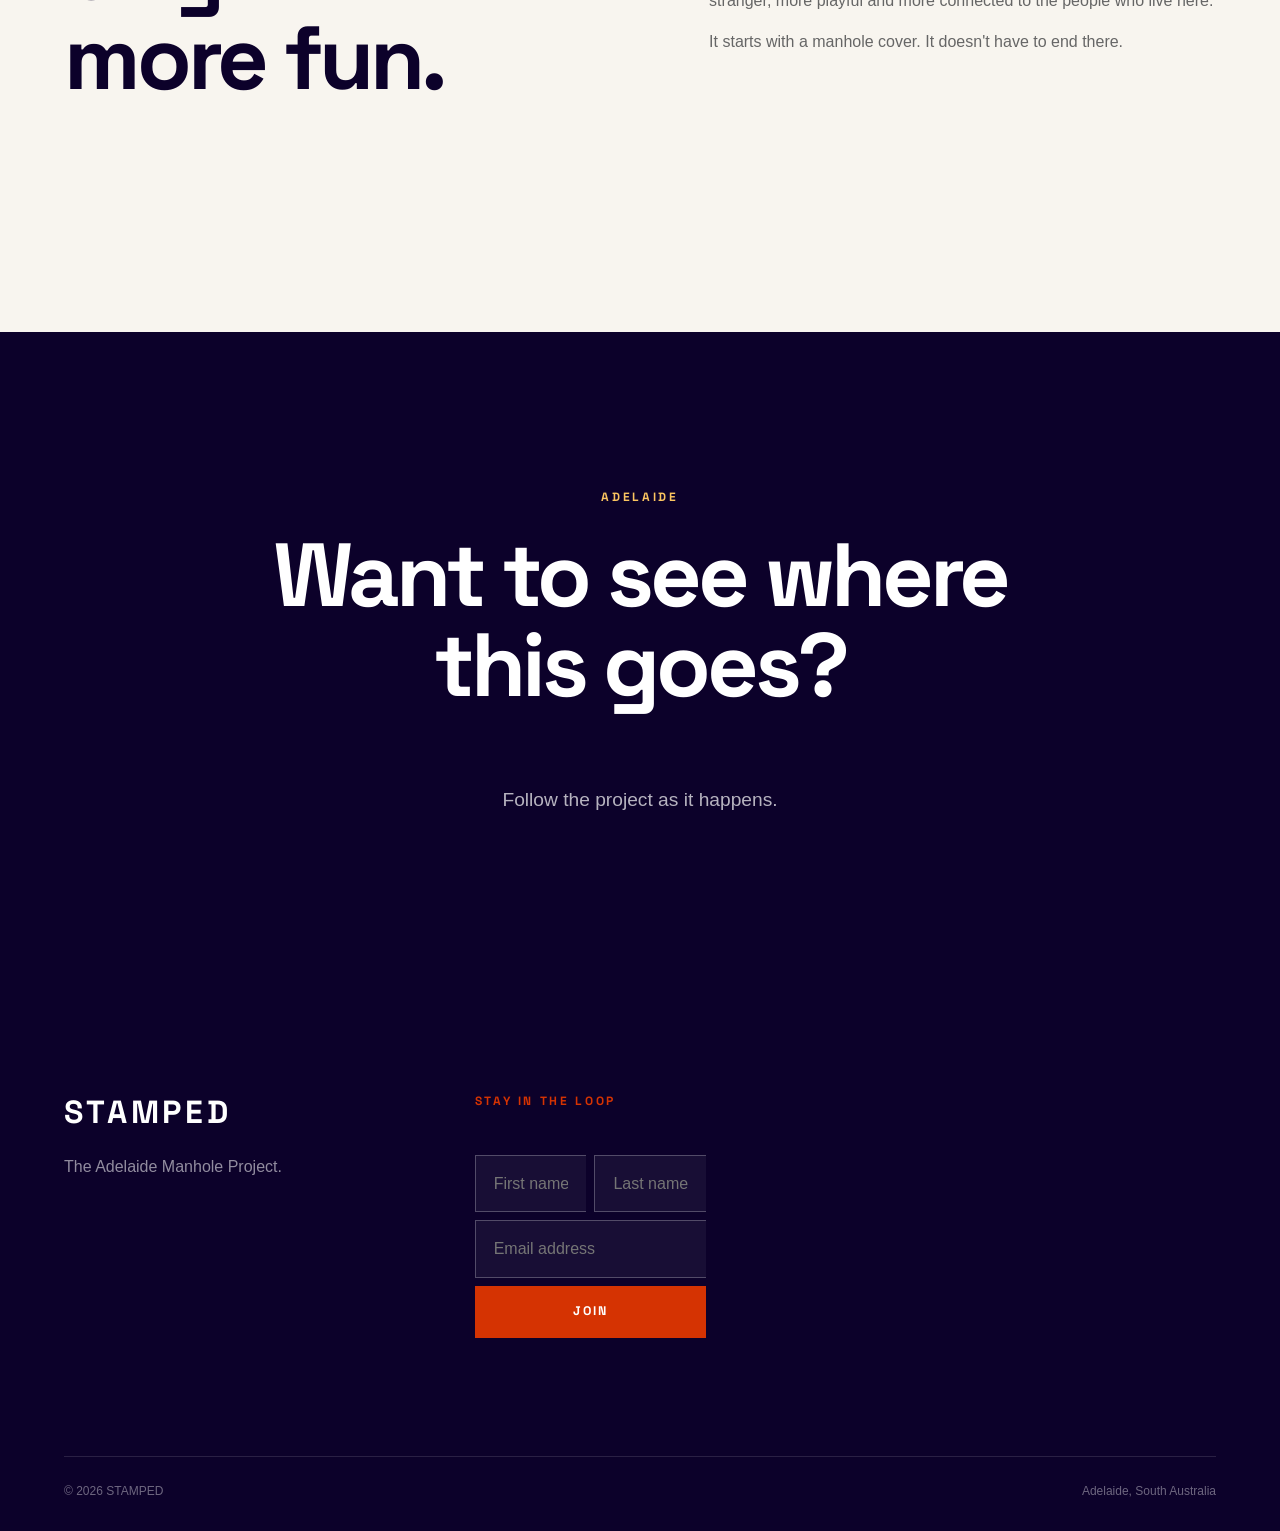
==== commit b86b4c1c: "" ====
--- a/index.html
+++ b/index.html
@@ -444,12 +444,6 @@
                 Follow the project as it happens.
             </p>
 
-            <a
-                href="pages/support.html"
-                class="btn btn-light"
-            >
-                Follow the Journey
-            </a>
 
         </div>
 
@@ -482,7 +476,7 @@
         </div>
 
 
-        <div class="footer-links">
+       <!-- <div class="footer-links">
 
             <a href="pages/project.html">Explore</a>
             <a href="pages/journey.html">Journey</a>
@@ -491,7 +485,7 @@
             <a href="pages/support.html">Join</a>
             <a href="pages/about.html">About</a>
 
-        </div>
+        </div> -->
 
 
         <div class="footer-signup">
